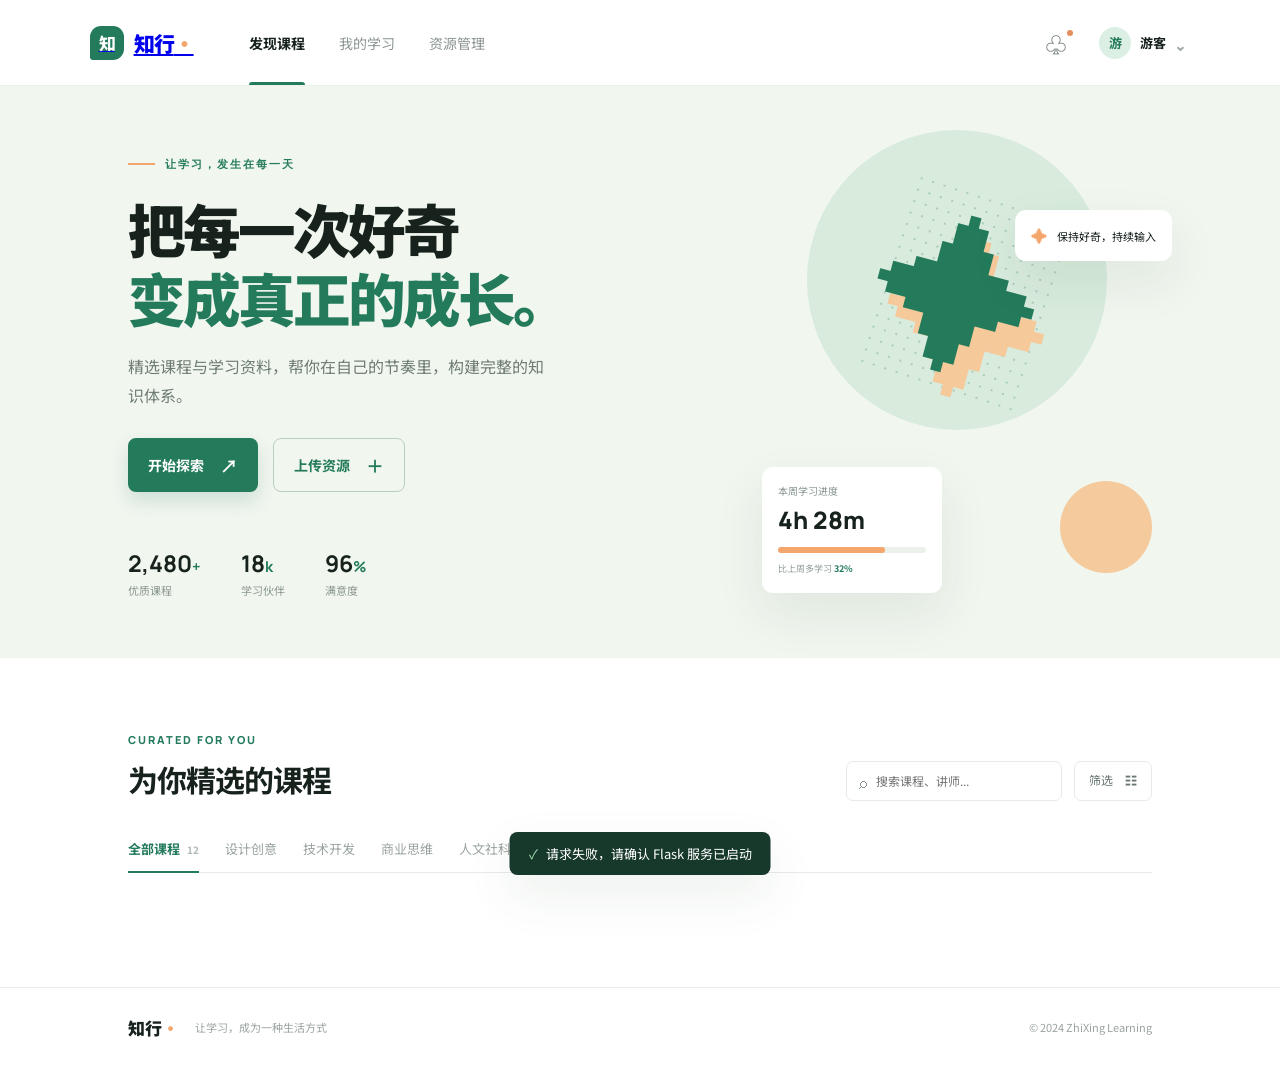
==== index.html @ a67cb816 "Initial commit" ====
<!DOCTYPE html>
<html lang="zh-CN">
<head>
  <meta charset="UTF-8" />
  <meta name="viewport" content="width=device-width, initial-scale=1.0" />
  <title>知行 · 学习平台</title>
  <meta name="description" content="知行学习平台：发现好课程，上传并管理你的学习资源。" />
  <link rel="preconnect" href="https://fonts.googleapis.com" />
  <link rel="preconnect" href="https://fonts.gstatic.com" crossorigin />
  <link href="https://fonts.googleapis.com/css2?family=Manrope:wght@400;500;600;700;800&family=Noto+Sans+SC:wght@400;500;700;800;900&display=swap" rel="stylesheet" />
  <link rel="stylesheet" href="styles.css" />
</head>
<body>
  <div class="app-shell">
    <header class="topbar">
      <a class="brand" href="#" aria-label="知行学习平台首页">
        <span class="brand-mark">知</span>
        <span>知行<span class="brand-dot">·</span></span>
      </a>
      <nav class="main-nav" aria-label="主导航">
        <button class="nav-link active" data-view="explore">发现课程</button>
        <button class="nav-link" data-view="my-learning">我的学习</button>
        <button class="nav-link" data-view="uploads" data-upload-only>资源管理</button>
      </nav>
      <div class="topbar-actions">
        <button class="icon-button notification" aria-label="通知">
          <span class="icon">♧</span><span class="notification-dot"></span>
        </button>
        <button class="user-menu" id="user-menu">
          <span class="avatar" id="user-avatar">游</span>
          <span class="user-name" id="user-name">游客</span><span class="user-role-badge hidden" id="user-role-badge">管理员</span>
          <span class="chevron">⌄</span>
        </button>
      </div>
    </header>

    <main id="app-main">
      <section class="hero">
        <div class="hero-copy">
          <span class="eyebrow"><span class="eyebrow-line"></span>让学习，发生在每一天</span>
          <h1>把每一次好奇<br /><em>变成真正的成长。</em></h1>
          <p>精选课程与学习资料，帮你在自己的节奏里，构建完整的知识体系。</p>
          <div class="hero-actions">
            <button class="button button-primary" data-scroll-courses>开始探索 <span>↗</span></button>
            <button class="button button-ghost" data-open-upload data-upload-only>上传资源 <span>＋</span></button>
          </div>
          <div class="hero-stats">
            <div><strong>2,480<span>+</span></strong><small>优质课程</small></div>
            <div><strong>18<span>k</span></strong><small>学习伙伴</small></div>
            <div><strong>96<span>%</span></strong><small>满意度</small></div>
          </div>
        </div>
        <div class="hero-visual" aria-hidden="true">
          <div class="orb orb-main"></div>
          <div class="orb orb-small"></div>
          <div class="hero-card hero-card-progress">
            <span class="mini-label">本周学习进度</span>
            <strong>4h 28m</strong>
            <div class="progress-track"><span style="width: 72%"></span></div>
            <small>比上周多学习 <b>32%</b></small>
          </div>
          <div class="hero-card hero-card-note">
            <span class="note-icon">✦</span><span>保持好奇，持续输入</span>
          </div>
          <div class="hero-pattern"></div>
          <div class="hero-person">✦</div>
        </div>
      </section>

      <section class="content-section course-section" id="courses">
        <div class="section-heading">
          <div>
            <span class="section-kicker">CURATED FOR YOU</span>
            <h2>为你精选的课程</h2>
          </div>
          <div class="section-tools">
            <div class="search-box"><span>⌕</span><input id="search-input" type="search" placeholder="搜索课程、讲师..." /></div>
            <button class="filter-button" id="filter-button">筛选 <span>☷</span></button>
          </div>
        </div>
        <div class="category-tabs" id="category-tabs">
          <button class="category-tab active" data-category="全部">全部课程 <span>12</span></button>
          <button class="category-tab" data-category="设计">设计创意</button>
          <button class="category-tab" data-category="技术">技术开发</button>
          <button class="category-tab" data-category="商业">商业思维</button>
          <button class="category-tab" data-category="人文">人文社科</button>
        </div>
        <div class="course-grid" id="course-grid"></div>
        <div class="empty-state hidden" id="empty-state">
          <div class="empty-icon">⌕</div><h3>暂时没有找到课程</h3><p>试试其他关键词或切换课程分类吧。</p>
        </div>
      </section>
    </main>

    <footer class="footer"><div class="footer-brand">知行<span>·</span></div><span>让学习，成为一种生活方式</span><span class="footer-copy">© 2024 ZhiXing Learning</span></footer>
  </div>

  <div class="modal-backdrop hidden" id="auth-modal">
    <div class="modal auth-modal" role="dialog" aria-modal="true" aria-labelledby="auth-title">
      <button class="close-button" data-close-modal>×</button>
      <div class="auth-intro"><div class="brand auth-brand"><span class="brand-mark">知</span><span>知行<span class="brand-dot">·</span></span></div><h2>和一群热爱学习的人<br /><em>一起成长。</em></h2><p>登录后同步你的学习进度，收藏课程与上传资料。</p><div class="auth-decoration">✦</div></div>
      <div class="auth-form-wrap">
        <div class="auth-tabs"><button class="auth-tab active" data-auth-tab="login">登录</button><button class="auth-tab" data-auth-tab="register">注册账号</button></div>
        <h2 id="auth-title">欢迎回来</h2><p class="form-hint">输入你的账号信息继续学习</p>
        <form id="auth-form">
          <label class="field register-only hidden">昵称<input id="auth-name" type="text" placeholder="给自己取一个名字" /></label>
          <label class="field register-only hidden">角色<select id="auth-role"><option value="student">学生</option><option value="teacher">教师</option></select></label>
          <label class="field">邮箱<input id="auth-email" type="email" required placeholder="you@example.com" /></label>
          <label class="field">密码<input id="auth-password" type="password" required minlength="6" placeholder="至少 6 位密码" /></label>
          <div class="form-error" id="auth-error"></div>
          <button class="button button-primary full-width" type="submit" id="auth-submit">登录 <span>→</span></button>
        </form>
        <p class="form-footnote">继续即表示你同意 <a href="#">服务条款</a> 与 <a href="#">隐私政策</a></p>
      </div>
    </div>
  </div>

  <div class="modal-backdrop hidden" id="upload-modal">
    <div class="modal upload-modal" role="dialog" aria-modal="true" aria-labelledby="upload-title">
      <button class="close-button" data-close-modal>×</button>
      <div class="modal-heading"><span class="section-kicker">SHARE KNOWLEDGE</span><h2 id="upload-title">上传学习资源</h2><p>把你的知识整理成课程，分享给更多学习伙伴。</p></div>
      <form id="upload-form">
        <label class="field">课程名称<input id="course-title" required type="text" placeholder="例如：从零开始学品牌设计" /></label>
        <div class="two-fields"><label class="field">课程分类<select id="course-category"><option>设计</option><option>技术</option><option>商业</option><option>人文</option></select></label><label class="field">资源类型<select id="course-type"><option value="pdf">PDF 文档</option><option value="video">视频课程</option><option value="ppt">PPT 演示</option><option value="word">Word 文档</option></select></label></div>
        <label class="field">课程简介<textarea id="course-description" rows="3" placeholder="简单介绍这门课程的内容..."></textarea></label>
        <label class="file-drop" for="course-file"><span class="upload-icon">↑</span><strong>点击选择文件或拖拽到这里</strong><small>支持 Word、PDF、PPT、MP4，单个文件不超过 500MB</small><input id="course-file" type="file" accept=".pdf,.doc,.docx,.ppt,.pptx,.mp4,.mov" /></label>
        <div class="selected-file hidden" id="selected-file"><span>▧</span><span id="file-name"></span><button type="button" id="remove-file">×</button></div>
        <div class="form-error" id="upload-error"></div>
        <button class="button button-primary full-width" type="submit">发布课程 <span>↗</span></button>
      </form>
    </div>
  </div>

  <div class="modal-backdrop hidden" id="course-modal">
    <div class="modal course-detail-modal" role="dialog" aria-modal="true" aria-labelledby="course-detail-title">
      <button class="close-button" data-close-modal>×</button>
      <div class="detail-cover" id="detail-cover"><span class="cover-label" id="detail-badge"></span><div class="cover-shape"></div></div>
      <div class="detail-content">
        <span class="section-kicker" id="detail-category"></span>
        <h2 id="course-detail-title"></h2>
        <p id="detail-description"></p>
        <div class="detail-meta"><span id="detail-author"></span><span id="detail-duration"></span><span id="detail-type"></span><span id="detail-learners"></span></div>
        <button class="button button-primary full-width" id="start-learning">开始学习 <span>→</span></button>
      </div>
    </div>
  </div>

  <div class="modal-backdrop hidden" id="profile-modal">
    <div class="modal profile-modal" role="dialog" aria-modal="true" aria-labelledby="profile-title">
      <button class="close-button" data-close-modal>×</button>
      <div class="modal-heading"><span class="section-kicker">YOUR ACCOUNT</span><h2 id="profile-title">个人账号</h2><p>管理你的个人资料和登录安全。</p></div>
      <div class="profile-avatar-row"><div class="profile-avatar" id="profile-avatar">游</div><label class="button button-ghost avatar-picker">更换头像<input id="profile-avatar-file" type="file" accept=".jpg,.jpeg,.png,.gif,.webp" /></label></div>
      <form id="profile-form"><label class="field">昵称<input id="profile-name" required maxlength="40" /></label><label class="field">邮箱<input id="profile-email" disabled /></label><div class="form-error" id="profile-error"></div><button class="button button-primary full-width" type="submit">保存个人资料</button></form>
      <form id="password-form" class="password-form"><h3>修改密码</h3><label class="field">当前密码<input id="current-password" type="password" required /></label><label class="field">新密码<input id="new-password" type="password" minlength="6" required /></label><div class="form-error" id="password-error"></div><button class="button button-ghost full-width" type="submit">更新密码</button></form>
      <button class="button button-ghost full-width logout-button" id="profile-logout">退出登录</button>
      <button class="button button-ghost full-width account-delete-button" id="profile-delete-account">注销账号</button>
    </div>
  </div>

  <div class="modal-backdrop hidden" id="learning-modal">
    <div class="modal learning-modal" role="dialog" aria-modal="true" aria-labelledby="learning-title">
      <button class="close-button" data-close-modal>×</button>
      <div class="modal-heading"><span class="section-kicker">MY SPACE</span><h2 id="learning-title">我的学习</h2><p id="learning-description">查看你正在学习的课程。</p></div>
      <div id="space-list" class="space-list"></div>
    </div>
  </div>

  <div class="modal-backdrop hidden" id="learners-modal">
    <div class="modal learning-modal" role="dialog" aria-modal="true" aria-labelledby="learners-title">
      <button class="close-button" data-close-modal>×</button>
      <div class="modal-heading"><span class="section-kicker">COURSE MEMBERS</span><h2 id="learners-title">学习人员</h2><p id="learners-description"></p></div>
      <div id="learners-list" class="space-list"></div>
    </div>
  </div>

  <div class="toast hidden" id="toast"><span>✓</span><span id="toast-message">操作成功</span></div>
  <script src="app.js"></script>
</body>
</html>
---- styles.css ----
:root{--ink:#17221d;--muted:#6f7d76;--cream:#f6f7f2;--paper:#fff;--mint:#c9e8d8;--green:#237b5b;--green-dark:#195d45;--line:#e6ebe5;--orange:#f4a66d;--shadow:0 20px 50px #1d503416}*{box-sizing:border-box}html{scroll-behavior:smooth}body{margin:0;color:var(--ink);font-family:"Noto Sans SC",sans-serif;background:var(--cream)}button,input,textarea,select{font:inherit}button{border:0;cursor:pointer;color:inherit}.hidden{display:none!important}.app-shell{max-width:1440px;margin:auto;background:var(--paper);min-height:100vh}.topbar{height:86px;padding:0 7%;display:flex;align-items:center;border-bottom:1px solid #edf0eb;gap:55px;position:relative;z-index:2;background:#fff}.brand{display:flex;align-items:center;gap:10px;font-size:21px;font-weight:900;letter-spacing:-1px}.brand-mark{display:grid;place-items:center;width:34px;height:34px;border-radius:11px 11px 11px 3px;background:var(--green);color:#fff;font-size:17px;font-weight:800}.brand-dot,.footer-brand span{color:var(--orange)}.main-nav{display:flex;gap:34px;flex:1}.nav-link{background:none;color:#8c9690;font-size:14px;padding:31px 0;position:relative}.nav-link.active{color:var(--ink);font-weight:700}.nav-link.active:after{content:"";position:absolute;bottom:-1px;left:0;right:0;height:3px;background:var(--green);border-radius:3px 3px 0 0}.topbar-actions{display:flex;align-items:center;gap:20px}.user-role-badge{font-size:9px;background:#fff0d9;color:#b86b22;border-radius:4px;padding:3px 5px;font-weight:700}.icon-button{background:none;font-size:22px;position:relative;color:#6f7d76}.notification-dot{position:absolute;right:0;top:4px;width:6px;height:6px;background:#e48e5d;border-radius:50%}.user-menu{display:flex;align-items:center;gap:9px;background:none;font-size:13px;font-weight:700}.avatar{display:grid;place-items:center;width:32px;height:32px;border-radius:50%;background:#dcefe4;color:var(--green)}.chevron{color:#9aa59f;font-size:18px}.hero{min-height:468px;background:#f1f6ef;display:flex;padding:70px 10% 60px;position:relative;overflow:hidden}.hero-copy{width:55%;position:relative;z-index:1}.eyebrow,.section-kicker{font-family:Manrope,sans-serif;letter-spacing:2px;color:var(--green);font-size:11px;font-weight:800}.eyebrow{display:flex;align-items:center;gap:10px}.eyebrow-line{width:27px;height:2px;background:var(--orange)}h1{font-size:clamp(38px,4.5vw,66px);line-height:1.2;letter-spacing:-3px;margin:22px 0 20px;font-weight:900}h1 em,h2 em{color:var(--green);font-style:normal} .hero-copy p{color:var(--muted);font-size:16px;line-height:1.8;max-width:420px}.hero-actions{display:flex;gap:15px;margin-top:28px}.button{border-radius:8px;padding:13px 20px;font-size:14px;font-weight:700;transition:.2s;display:inline-flex;align-items:center;justify-content:center;gap:16px}.button:hover{transform:translateY(-2px)}.button-primary{background:var(--green);color:#fff;box-shadow:0 9px 18px #237b5b2c}.button-primary:hover{background:var(--green-dark)}.button-ghost{background:transparent;border:1px solid #b9cec2;color:var(--green)}.button span{font-size:18px}.hero-stats{display:flex;gap:40px;margin-top:55px}.hero-stats div{display:flex;flex-direction:column}.hero-stats strong{font-family:Manrope,sans-serif;font-size:23px}.hero-stats strong span{font-size:15px;color:var(--green)}.hero-stats small{color:#8b9891;margin-top:3px;font-size:11px}.hero-visual{flex:1;position:relative;min-height:335px}.orb{position:absolute;border-radius:50%}.orb-main{width:300px;height:300px;background:#d8ebdd;right:45px;top:-26px}.orb-small{width:92px;height:92px;background:#f5ca9d;right:0;bottom:25px}.hero-pattern{position:absolute;right:100px;top:36px;width:170px;height:205px;opacity:.35;background:radial-gradient(#549477 1px,transparent 1px);background-size:12px 12px;transform:rotate(18deg)}.hero-person{position:absolute;right:105px;top:12px;font-size:170px;color:#237b5b;text-shadow:16px 21px 0 #f6c99a;transform:rotate(15deg)}.hero-card{position:absolute;background:#fff;box-shadow:var(--shadow);border-radius:11px;z-index:1}.hero-card-progress{right:210px;bottom:5px;width:180px;padding:16px}.mini-label{display:block;color:#89968f;font-size:10px}.hero-card-progress strong{display:block;font:800 24px Manrope;margin:5px 0 11px}.progress-track{height:6px;background:#edf1eb;border-radius:5px}.progress-track span{display:block;height:100%;background:var(--orange);border-radius:5px}.hero-card-progress small{font-size:9px;color:#929d97}.hero-card-progress b{color:var(--green)}.hero-card-note{right:-20px;top:54px;padding:13px 16px;font-size:11px;display:flex;gap:9px;align-items:center}.note-icon{color:var(--orange);font-size:17px}.content-section{padding:67px 10% 90px}.section-heading{display:flex;justify-content:space-between;align-items:flex-end}.section-heading h2{font-size:30px;margin:8px 0 0;letter-spacing:-1px}.section-tools{display:flex;gap:12px}.search-box{height:40px;border:1px solid var(--line);border-radius:7px;display:flex;align-items:center;padding:0 12px;gap:7px;color:#89968f}.search-box input{border:0;outline:0;width:175px;font-size:12px}.filter-button{background:#fff;border:1px solid var(--line);border-radius:7px;padding:0 14px;color:#6b7872;font-size:12px}.filter-button span{margin-left:9px}.category-tabs{display:flex;gap:26px;margin:38px 0 24px;border-bottom:1px solid var(--line)}.category-tab{padding:0 0 14px;background:transparent;color:#9aa49f;font-size:13px;position:relative}.category-tab.active{color:var(--green);font-weight:700}.category-tab.active:after{content:"";position:absolute;height:2px;background:var(--green);bottom:-1px;left:0;right:0}.category-tab span{font-size:10px;margin-left:4px;color:#b0bbb5}.course-grid{display:grid;grid-template-columns:repeat(3,1fr);gap:25px}.course-card{border:1px solid var(--line);border-radius:10px;overflow:hidden;background:#fff;transition:.25s}.course-card:hover{transform:translateY(-5px);box-shadow:var(--shadow)}.course-cover{height:158px;padding:18px;position:relative;overflow:hidden}.cover-design{background:#f8e5d8}.cover-tech{background:#dce8f4}.cover-business{background:#e8e5f3}.cover-humanities{background:#e5f0dd}.cover-label{display:inline-block;padding:5px 9px;border-radius:4px;background:#ffffffb5;font-size:10px;font-weight:700;letter-spacing:.5px}.cover-title{position:absolute;bottom:16px;left:18px;font-size:20px;font-weight:900;line-height:1.25;max-width:190px}.cover-shape{position:absolute;width:135px;height:135px;border-radius:50%;right:-22px;top:-25px;background:#f4a66d;opacity:.72}.cover-shape:after{content:"";position:absolute;border:18px solid #fff7;border-radius:50%;width:90px;height:90px;left:24px;top:24px}.cover-tech .cover-shape{background:#70a9cd;transform:rotate(45deg);border-radius:16px}.cover-business .cover-shape{background:#a293c9;transform:rotate(30deg);border-radius:45% 55% 45% 55%}.cover-humanities .cover-shape{background:#8bb77d}.course-info{padding:18px}.course-title{font-weight:800;font-size:16px;margin:0 0 9px;white-space:nowrap;overflow:hidden;text-overflow:ellipsis}.course-description{font-size:11px;color:#87938d;white-space:nowrap;overflow:hidden;text-overflow:ellipsis}.course-meta{display:flex;justify-content:space-between;align-items:center;margin-top:18px;padding-top:13px;border-top:1px solid #f0f2ef;color:#96a09b;font-size:11px}.course-author{display:flex;align-items:center;gap:6px}.author-avatar{width:21px;height:21px;background:#e9f3ec;border-radius:50%;display:grid;place-items:center;color:var(--green);font-size:9px}.course-duration{display:flex;gap:4px}.empty-state{text-align:center;padding:50px;color:var(--muted)}.empty-icon{font-size:35px;color:#aab8b0}.empty-state h3{color:var(--ink);margin:10px}.empty-state p{font-size:13px}.footer{border-top:1px solid var(--line);padding:27px 10%;display:flex;align-items:center;gap:16px;color:#9aa49f;font-size:11px}.footer-brand{font-weight:900;font-size:17px;color:var(--ink)}.footer-copy{margin-left:auto}.modal-backdrop{position:fixed;z-index:10;inset:0;background:#14342a78;display:grid;place-items:center;padding:20px}.modal-backdrop#auth-modal{z-index:30}.modal{position:relative;background:#fff;border-radius:13px;box-shadow:0 25px 80px #193f3050;max-width:800px;width:100%;max-height:95vh;overflow:auto}.close-button{position:absolute;right:19px;top:14px;background:none;font-size:28px;color:#87938d;z-index:1}.auth-modal{display:grid;grid-template-columns:39% 61%;min-height:500px}.auth-intro{background:#eaf5ec;padding:43px 34px;position:relative;overflow:hidden}.auth-brand{font-size:18px}.auth-intro h2{font-size:29px;line-height:1.35;margin-top:80px;position:relative;z-index:1}.auth-intro p{font-size:12px;color:#789083;line-height:1.8;position:relative;z-index:1}.auth-decoration{position:absolute;right:-25px;bottom:18px;color:#a7ceb1;font-size:180px;transform:rotate(20deg)}.auth-form-wrap{padding:62px 55px 38px}.auth-tabs{display:flex;gap:25px;border-bottom:1px solid var(--line);margin-bottom:35px}.auth-tab{padding-bottom:12px;background:none;color:#a0aaa4;font-size:13px}.auth-tab.active{color:var(--green);font-weight:700;border-bottom:2px solid var(--green)}.auth-form-wrap h2{margin:0;font-size:26px}.form-hint{font-size:12px;color:#9ba59f;margin:8px 0 27px}.field{display:block;font-size:12px;color:#64726b;margin:16px 0}.field input,.field select,.field textarea{display:block;width:100%;border:1px solid var(--line);border-radius:7px;padding:12px 13px;margin-top:7px;outline:0;color:var(--ink);font-size:13px;background:#fff}.field input:focus,.field textarea:focus,.field select:focus{border-color:#88bca0;box-shadow:0 0 0 3px #dff1e5}.form-error{color:#c75a4c;font-size:11px;min-height:17px}.full-width{width:100%;margin-top:8px}.form-footnote{text-align:center;color:#a3aaa6;font-size:10px;margin-top:20px}.form-footnote a{color:var(--green)}.upload-modal{max-width:570px;padding:40px 48px}.modal-heading h2{font-size:27px;margin:8px 0}.modal-heading p{font-size:12px;color:var(--muted);margin:0 0 22px}.two-fields{display:grid;grid-template-columns:1fr 1fr;gap:16px}.file-drop{border:1.5px dashed #b6cfbd;border-radius:8px;background:#f7fbf7;padding:22px;text-align:center;display:flex;flex-direction:column;align-items:center;gap:7px;color:var(--green);font-size:12px}.file-drop small{font-size:10px;color:#98a59d}.file-drop input{display:none}.upload-icon{font-size:25px}.selected-file{display:flex;align-items:center;gap:10px;background:#f2f7f2;padding:10px 13px;border-radius:6px;font-size:11px;color:var(--green);margin-top:10px}.selected-file button{margin-left:auto;background:none;font-size:18px;color:#93a099}.toast{position:fixed;bottom:25px;left:50%;transform:translateX(-50%);background:#17392c;color:#fff;border-radius:8px;padding:12px 19px;box-shadow:var(--shadow);font-size:13px;z-index:40}.toast span:first-child{color:#a7e0ba;margin-right:8px}@media(max-width:850px){.topbar{padding:0 5%;gap:20px}.main-nav{gap:16px}.hero{padding:55px 7%}.hero-visual{display:none}.hero-copy{width:100%}.content-section{padding:50px 7%}.course-grid{grid-template-columns:repeat(2,1fr)}.section-heading{display:block}.section-tools{margin-top:22px}.auth-modal{grid-template-columns:1fr}.auth-intro{display:none}}@media(max-width:560px){.topbar{height:70px}.main-nav{display:none}.user-name,.chevron{display:none}.hero{min-height:520px;padding-top:48px}h1{letter-spacing:-2px}.hero-stats{gap:22px}.content-section{padding:42px 5%}.course-grid{grid-template-columns:1fr}.category-tabs{gap:15px;overflow:auto}.category-tab{white-space:nowrap}.search-box input{width:120px}.upload-modal{padding:35px 23px}.auth-form-wrap{padding:50px 28px 30px}.two-fields{grid-template-columns:1fr}.footer{padding:25px 5%;flex-wrap:wrap}.footer-copy{margin-left:0;width:100%}}
.course-detail-modal{max-width:500px;overflow:hidden}.detail-cover{height:190px;padding:20px;position:relative;overflow:hidden}.detail-cover .cover-shape{right:35px;top:10px}.detail-content{padding:25px 30px 30px}.detail-content h2{font-size:26px;margin:8px 0}.detail-content p{font-size:13px;color:var(--muted);line-height:1.8}.detail-meta{display:flex;gap:16px;color:#8a9790;font-size:11px;border-top:1px solid var(--line);padding:14px 0;margin-top:18px}.detail-meta span{display:flex;align-items:center;gap:4px}.detail-meta span:before{content:"•";color:var(--orange)}@media(max-width:850px){.topbar{padding:0 5%;gap:20px}.main-nav{gap:16px}.hero{padding:55px 7%}.hero-visual{display:none}.hero-copy{width:100%}.content-section{padding:50px 7%}.course-grid{grid-template-columns:repeat(2,1fr)}.section-heading{display:block}.section-tools{margin-top:22px}.auth-modal{grid-template-columns:1fr}.auth-intro{display:none}}@media(max-width:560px){.topbar{height:70px}.main-nav{display:none}.user-name,.chevron{display:none}.hero{min-height:520px;padding-top:48px}h1{letter-spacing:-2px}.hero-stats{gap:22px}.content-section{padding:42px 5%}.course-grid{grid-template-columns:1fr}.category-tabs{gap:15px;overflow:auto}.category-tab{white-space:nowrap}.search-box input{width:120px}.upload-modal{padding:35px 23px}.auth-form-wrap{padding:50px 28px 30px}.two-fields{grid-template-columns:1fr}.footer{padding:25px 5%;flex-wrap:wrap}.footer-copy{margin-left:0;width:100%}}
.profile-modal,.learning-modal{max-width:560px;padding:40px 48px}.profile-avatar-row{display:flex;align-items:center;gap:16px;margin:25px 0}.profile-avatar{width:74px;height:74px;border-radius:50%;display:grid;place-items:center;background:#dcefe4;color:var(--green);font-size:30px;font-weight:800}.avatar-picker{position:relative;overflow:hidden}.avatar-picker input{position:absolute;inset:0;opacity:0;cursor:pointer}.password-form{border-top:1px solid var(--line);margin-top:25px;padding-top:18px}.password-form h3{font-size:16px;margin:0}.space-tabs{display:flex;gap:22px;border-bottom:1px solid var(--line);margin:20px 0}.space-tab{background:none;padding:0 0 12px;color:#9aa49f;font-size:13px}.space-tab.active{color:var(--green);font-weight:700;border-bottom:2px solid var(--green)}.space-list{display:grid;gap:11px;max-height:390px;overflow:auto}.space-item{display:flex;align-items:center;gap:13px;border:1px solid var(--line);border-radius:8px;padding:12px;cursor:pointer}.space-item:hover{border-color:#a6cdb4;background:#fbfefb}.space-item-cover{width:55px;height:48px;border-radius:6px;flex:none}.space-item-info{min-width:0;flex:1}.space-item-info strong{display:block;font-size:13px;white-space:nowrap;overflow:hidden;text-overflow:ellipsis}.space-item-info small{display:block;color:#94a099;font-size:10px;margin-top:5px}.space-item .progress-track{width:80px}.delete-course{border:1px solid #edc3bb;background:#fff8f6;color:#bd5d50;border-radius:5px;padding:6px 9px;font-size:11px;flex:none}.delete-course:hover{background:#fbe5e0}.space-empty{text-align:center;color:#9aa49f;font-size:12px;padding:30px}@media(max-width:850px){.topbar{padding:0 5%;gap:20px}.main-nav{gap:16px}.hero{padding:55px 7%}.hero-visual{display:none}.hero-copy{width:100%}.content-section{padding:50px 7%}.course-grid{grid-template-columns:repeat(2,1fr)}.section-heading{display:block}.section-tools{margin-top:22px}.auth-modal{grid-template-columns:1fr}.auth-intro{display:none}}@media(max-width:560px){.topbar{height:70px}.main-nav{display:none}.user-name,.chevron{display:none}.hero{min-height:520px;padding-top:48px}h1{letter-spacing:-2px}.hero-stats{gap:22px}.content-section{padding:42px 5%}.course-grid{grid-template-columns:1fr}.category-tabs{gap:15px;overflow:auto}.category-tab{white-space:nowrap}.search-box input{width:120px}.upload-modal{padding:35px 23px}.auth-form-wrap{padding:50px 28px 30px}.two-fields{grid-template-columns:1fr}.footer{padding:25px 5%;flex-wrap:wrap}.footer-copy{margin-left:0;width:100%}}
.account-delete-button{margin-top:10px;color:#b84f4f;border-color:#e5b9b9}.account-delete-button:hover{background:#fff1f1}
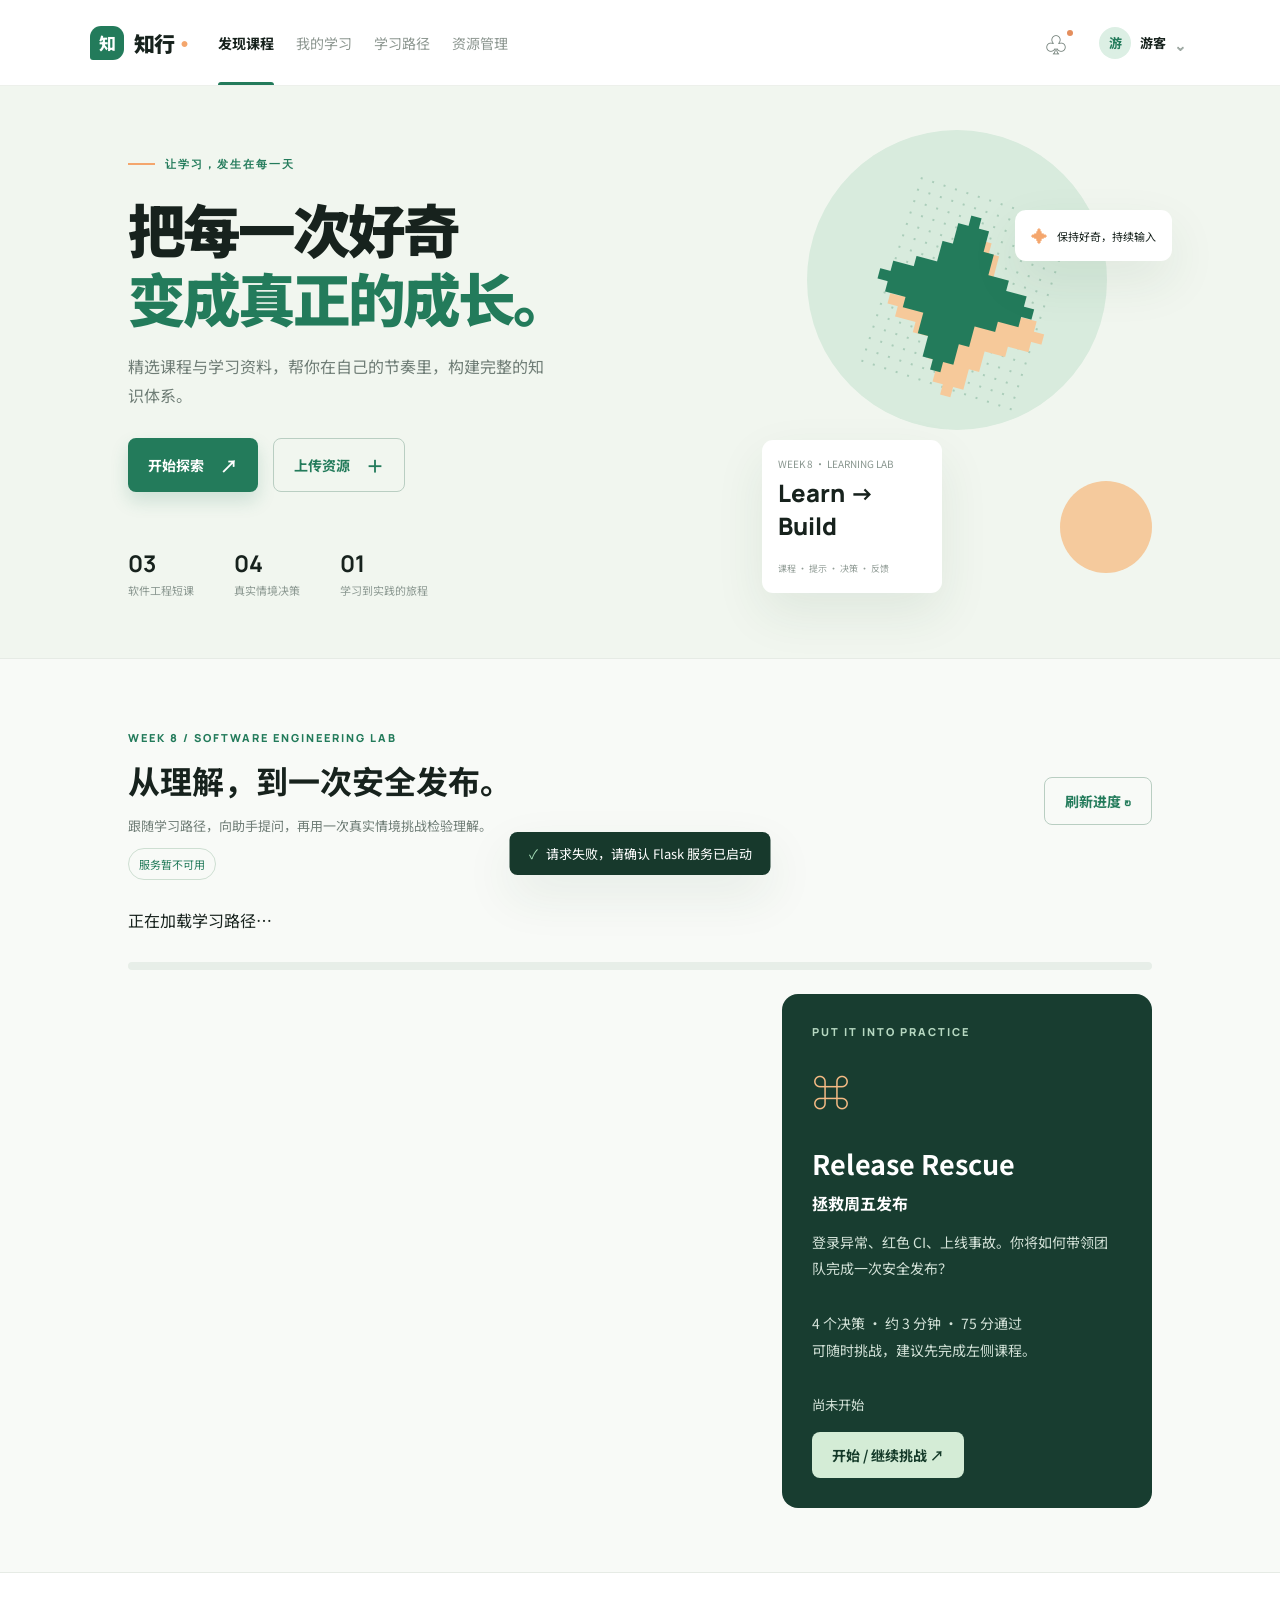
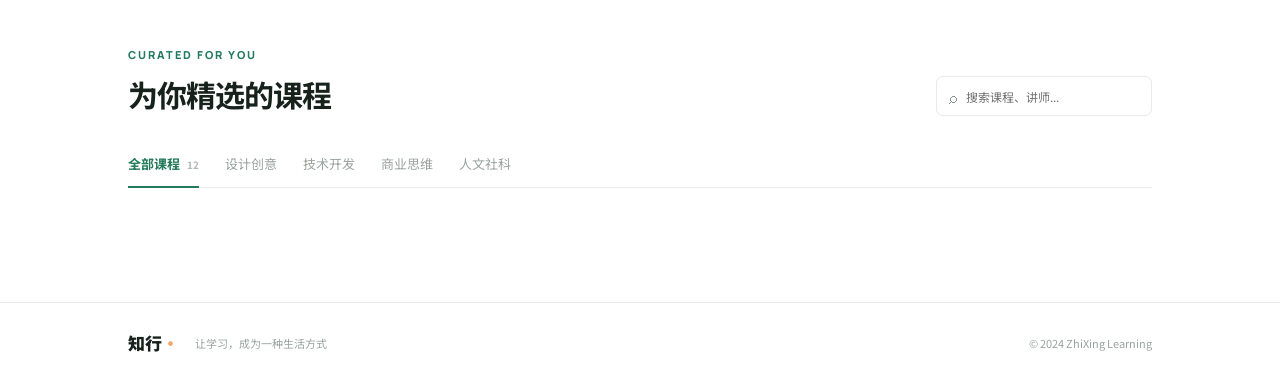
==== commit c250f66d: "feat: add Week 8 learning path, guided tutor and release mission" ====
--- a/index.html
+++ b/index.html
@@ -9,6 +9,7 @@
   <link rel="preconnect" href="https://fonts.gstatic.com" crossorigin />
   <link href="https://fonts.googleapis.com/css2?family=Manrope:wght@400;500;600;700;800&family=Noto+Sans+SC:wght@400;500;700;800;900&display=swap" rel="stylesheet" />
   <link rel="stylesheet" href="styles.css" />
+  <link rel="stylesheet" href="prototype.css" />
 </head>
 <body>
   <div class="app-shell">
@@ -20,7 +21,9 @@
       <nav class="main-nav" aria-label="主导航">
         <button class="nav-link active" data-view="explore">发现课程</button>
         <button class="nav-link" data-view="my-learning">我的学习</button>
+        <button class="nav-link" id="path-nav" data-view="path">学习路径</button>
         <button class="nav-link" data-view="uploads" data-upload-only>资源管理</button>
+        <button class="nav-link hidden" data-view="admin-users" data-admin-only>账户数据</button>
       </nav>
       <div class="topbar-actions">
         <button class="icon-button notification" aria-label="通知">
@@ -45,19 +48,18 @@
             <button class="button button-ghost" data-open-upload data-upload-only>上传资源 <span>＋</span></button>
           </div>
           <div class="hero-stats">
-            <div><strong>2,480<span>+</span></strong><small>优质课程</small></div>
-            <div><strong>18<span>k</span></strong><small>学习伙伴</small></div>
-            <div><strong>96<span>%</span></strong><small>满意度</small></div>
+            <div><strong>03</strong><small>软件工程短课</small></div>
+            <div><strong>04</strong><small>真实情境决策</small></div>
+            <div><strong>01</strong><small>学习到实践的旅程</small></div>
           </div>
         </div>
         <div class="hero-visual" aria-hidden="true">
           <div class="orb orb-main"></div>
           <div class="orb orb-small"></div>
           <div class="hero-card hero-card-progress">
-            <span class="mini-label">本周学习进度</span>
-            <strong>4h 28m</strong>
-            <div class="progress-track"><span style="width: 72%"></span></div>
-            <small>比上周多学习 <b>32%</b></small>
+            <span class="mini-label">WEEK 8 · LEARNING LAB</span>
+            <strong>Learn → Build</strong>
+            <small>课程 · 提示 · 决策 · 反馈</small>
           </div>
           <div class="hero-card hero-card-note">
             <span class="note-icon">✦</span><span>保持好奇，持续输入</span>
@@ -65,6 +67,12 @@
           <div class="hero-pattern"></div>
           <div class="hero-person">✦</div>
         </div>
+      </section>
+
+      <section class="week8-section" id="learning-path" aria-labelledby="path-title">
+        <div class="week8-heading"><div><span class="section-kicker">WEEK 8 / SOFTWARE ENGINEERING LAB</span><h2 id="path-title">从理解，到一次安全发布。</h2><p>跟随学习路径，向助手提问，再用一次真实情境挑战检验理解。</p><span class="environment-label" id="demo-environment">正在连接学习环境…</span></div><button class="button button-ghost" id="path-refresh">刷新进度 ↻</button></div>
+        <div class="path-total"><p id="path-summary" aria-live="polite">正在加载学习路径…</p><progress id="path-progress" max="100" value="0" aria-label="学习路径总进度"></progress></div>
+        <div class="journey-layout"><div class="path-list" id="path-list"></div><aside class="mission-card"><span class="section-kicker">PUT IT INTO PRACTICE</span><div class="mission-icon" aria-hidden="true">⌘</div><h3>Release Rescue</h3><strong>拯救周五发布</strong><p>登录异常、红色 CI、上线事故。你将如何带领团队完成一次安全发布？</p><p>4 个决策 · 约 3 分钟 · 75 分通过<br>可随时挑战，建议先完成左侧课程。</p><small id="mission-best">尚未开始</small><button class="button" id="mission-start">开始 / 继续挑战 ↗</button></aside></div>
       </section>
 
       <section class="content-section course-section" id="courses">
@@ -75,7 +83,6 @@
           </div>
           <div class="section-tools">
             <div class="search-box"><span>⌕</span><input id="search-input" type="search" placeholder="搜索课程、讲师..." /></div>
-            <button class="filter-button" id="filter-button">筛选 <span>☷</span></button>
           </div>
         </div>
         <div class="category-tabs" id="category-tabs">
@@ -173,7 +180,18 @@
     </div>
   </div>
 
-  <div class="toast hidden" id="toast"><span>✓</span><span id="toast-message">操作成功</span></div>
+  <div class="modal-backdrop hidden" id="admin-users-modal">
+    <div class="modal admin-users-modal" role="dialog" aria-modal="true" aria-labelledby="admin-users-title">
+      <button class="close-button" data-close-modal>×</button>
+      <div class="modal-heading"><span class="section-kicker">ADMINISTRATION</span><h2 id="admin-users-title">账户数据</h2><p>查看已注册账户、教师课程和学生学习记录。</p></div>
+      <div id="admin-users-list" class="admin-users-list"></div>
+    </div>
+  </div>
+
+  <div class="modal-backdrop hidden" id="lesson-modal"><div class="modal lesson-modal" role="dialog" aria-modal="true" aria-labelledby="lesson-title"><button class="close-button" data-close-modal aria-label="关闭学习页面">×</button><span class="section-kicker">LEARN / REFLECT / APPLY</span><h2 id="lesson-title"></h2><div class="lesson-layout"><section class="lesson-reading"><p id="lesson-copy"></p><a class="button button-ghost hidden" id="lesson-resource" target="_blank" rel="noopener">打开课程资源 ↗</a><div class="reflection"><strong>停下来想一想</strong><p id="lesson-question"></p></div><p id="lesson-progress" aria-live="polite"></p><div class="lesson-actions"><button class="button button-ghost" data-save-progress="50">已阅读 · 50%</button><button class="button button-primary" data-save-progress="100">已理解 · 标记完成</button><button class="button button-ghost" data-save-progress="0">重置进度</button></div></section><aside class="tutor-panel"><h3>AI Learning Assistant</h3><small>演示模式 · 规则式学习助手（非大模型）<br>根据课程与进度提供预设提示，不读取上传文件。</small><p id="tutor-context"></p><div class="tutor-messages" id="tutor-messages" aria-live="polite"></div><div class="prompt-chips"><button data-tutor-prompt="给我一个提示">给我提示</button><button data-tutor-prompt="解释本课知识">解释本课</button><button data-tutor-prompt="下一步怎么学？">下一步</button></div><form id="tutor-form"><label class="field">你的问题<textarea id="tutor-question" required maxlength="1000" rows="3" placeholder="例如：为什么 CI 失败后不能直接合并？"></textarea></label><button class="button button-primary full-width" id="tutor-send">发送问题 →</button></form></aside></div></div></div>
+  <div class="modal-backdrop hidden" id="mission-modal"><div class="modal mission-modal" role="dialog" aria-modal="true" aria-labelledby="mission-scene-title"><button class="close-button" data-close-modal aria-label="关闭任务">×</button><span class="section-kicker">RELEASE RESCUE / INTERACTIVE MISSION</span><p id="mission-status" aria-live="polite"></p><progress id="mission-progress" max="4" value="0" aria-label="任务进度"></progress><h2 id="mission-scene-title"></h2><p id="mission-scenario"></p><div class="mission-choices" id="mission-choices"></div><button class="button button-primary hidden" id="mission-retry">再挑战一次 ↻</button><div class="mission-history" id="mission-history" aria-live="polite"></div></div></div>
+  <div class="toast hidden" id="toast" role="status"><span>✓</span><span id="toast-message">操作成功</span></div>
   <script src="app.js"></script>
+  <script src="prototype.js"></script>
 </body>
 </html>
--- a/styles.css
+++ b/styles.css
@@ -2,3 +2,4 @@
 .course-detail-modal{max-width:500px;overflow:hidden}.detail-cover{height:190px;padding:20px;position:relative;overflow:hidden}.detail-cover .cover-shape{right:35px;top:10px}.detail-content{padding:25px 30px 30px}.detail-content h2{font-size:26px;margin:8px 0}.detail-content p{font-size:13px;color:var(--muted);line-height:1.8}.detail-meta{display:flex;gap:16px;color:#8a9790;font-size:11px;border-top:1px solid var(--line);padding:14px 0;margin-top:18px}.detail-meta span{display:flex;align-items:center;gap:4px}.detail-meta span:before{content:"•";color:var(--orange)}@media(max-width:850px){.topbar{padding:0 5%;gap:20px}.main-nav{gap:16px}.hero{padding:55px 7%}.hero-visual{display:none}.hero-copy{width:100%}.content-section{padding:50px 7%}.course-grid{grid-template-columns:repeat(2,1fr)}.section-heading{display:block}.section-tools{margin-top:22px}.auth-modal{grid-template-columns:1fr}.auth-intro{display:none}}@media(max-width:560px){.topbar{height:70px}.main-nav{display:none}.user-name,.chevron{display:none}.hero{min-height:520px;padding-top:48px}h1{letter-spacing:-2px}.hero-stats{gap:22px}.content-section{padding:42px 5%}.course-grid{grid-template-columns:1fr}.category-tabs{gap:15px;overflow:auto}.category-tab{white-space:nowrap}.search-box input{width:120px}.upload-modal{padding:35px 23px}.auth-form-wrap{padding:50px 28px 30px}.two-fields{grid-template-columns:1fr}.footer{padding:25px 5%;flex-wrap:wrap}.footer-copy{margin-left:0;width:100%}}
 .profile-modal,.learning-modal{max-width:560px;padding:40px 48px}.profile-avatar-row{display:flex;align-items:center;gap:16px;margin:25px 0}.profile-avatar{width:74px;height:74px;border-radius:50%;display:grid;place-items:center;background:#dcefe4;color:var(--green);font-size:30px;font-weight:800}.avatar-picker{position:relative;overflow:hidden}.avatar-picker input{position:absolute;inset:0;opacity:0;cursor:pointer}.password-form{border-top:1px solid var(--line);margin-top:25px;padding-top:18px}.password-form h3{font-size:16px;margin:0}.space-tabs{display:flex;gap:22px;border-bottom:1px solid var(--line);margin:20px 0}.space-tab{background:none;padding:0 0 12px;color:#9aa49f;font-size:13px}.space-tab.active{color:var(--green);font-weight:700;border-bottom:2px solid var(--green)}.space-list{display:grid;gap:11px;max-height:390px;overflow:auto}.space-item{display:flex;align-items:center;gap:13px;border:1px solid var(--line);border-radius:8px;padding:12px;cursor:pointer}.space-item:hover{border-color:#a6cdb4;background:#fbfefb}.space-item-cover{width:55px;height:48px;border-radius:6px;flex:none}.space-item-info{min-width:0;flex:1}.space-item-info strong{display:block;font-size:13px;white-space:nowrap;overflow:hidden;text-overflow:ellipsis}.space-item-info small{display:block;color:#94a099;font-size:10px;margin-top:5px}.space-item .progress-track{width:80px}.delete-course{border:1px solid #edc3bb;background:#fff8f6;color:#bd5d50;border-radius:5px;padding:6px 9px;font-size:11px;flex:none}.delete-course:hover{background:#fbe5e0}.space-empty{text-align:center;color:#9aa49f;font-size:12px;padding:30px}@media(max-width:850px){.topbar{padding:0 5%;gap:20px}.main-nav{gap:16px}.hero{padding:55px 7%}.hero-visual{display:none}.hero-copy{width:100%}.content-section{padding:50px 7%}.course-grid{grid-template-columns:repeat(2,1fr)}.section-heading{display:block}.section-tools{margin-top:22px}.auth-modal{grid-template-columns:1fr}.auth-intro{display:none}}@media(max-width:560px){.topbar{height:70px}.main-nav{display:none}.user-name,.chevron{display:none}.hero{min-height:520px;padding-top:48px}h1{letter-spacing:-2px}.hero-stats{gap:22px}.content-section{padding:42px 5%}.course-grid{grid-template-columns:1fr}.category-tabs{gap:15px;overflow:auto}.category-tab{white-space:nowrap}.search-box input{width:120px}.upload-modal{padding:35px 23px}.auth-form-wrap{padding:50px 28px 30px}.two-fields{grid-template-columns:1fr}.footer{padding:25px 5%;flex-wrap:wrap}.footer-copy{margin-left:0;width:100%}}
 .account-delete-button{margin-top:10px;color:#b84f4f;border-color:#e5b9b9}.account-delete-button:hover{background:#fff1f1}
+ .admin-users-modal{max-width:760px}.admin-users-list{display:grid;gap:14px;max-height:58vh;overflow:auto;padding-right:4px}.admin-user-card{border:1px solid var(--line);border-radius:16px;padding:18px;background:var(--paper)}.admin-user-heading{display:flex;align-items:center;gap:12px}.admin-user-heading .space-item-info{flex:1;min-width:0}.admin-user-heading .space-item-info small{display:block;overflow:hidden;text-overflow:ellipsis;white-space:nowrap}.admin-user-count{color:var(--muted);font-size:12px;white-space:nowrap}.admin-data-group{border-top:1px solid var(--line);margin-top:16px;padding-top:12px}.admin-data-group h3{font-size:13px;margin:0 0 8px;color:var(--green-dark)}.admin-data-row{display:flex;justify-content:space-between;gap:14px;padding:8px 0;font-size:13px}.admin-data-row small{color:var(--muted);text-align:right}.admin-user-empty{color:var(--muted);font-size:13px;margin:16px 0 0}@media(max-width:600px){.admin-user-heading{align-items:flex-start;flex-wrap:wrap}.admin-user-count{width:100%;margin-left:52px}.admin-data-row{display:block}.admin-data-row small{display:block;text-align:left;margin-top:3px}}
--- a/prototype.css
+++ b/prototype.css
@@ -0,0 +1,6 @@
+.week8-section{padding:64px 10%;background:#f8faf7;border-block:1px solid var(--line)}
+.week8-heading{display:flex;justify-content:space-between;gap:24px;align-items:center;margin-bottom:28px}.week8-heading h2{font-size:32px;margin:10px 0}.week8-heading p,.path-card small{color:var(--muted);font-size:13px}.environment-label{display:inline-block;border:1px solid #cedfd2;padding:7px 10px;border-radius:20px;font-size:11px;color:var(--green)}
+.journey-layout{display:grid;grid-template-columns:minmax(0,1.7fr) minmax(0,1fr);gap:26px}.path-list{display:grid;gap:12px}.path-card{display:flex;align-items:center;gap:17px;text-align:left;background:#fff;border:1px solid var(--line);padding:22px;border-radius:13px;width:100%}.path-card:hover{border-color:var(--green)}.path-card>span:nth-child(2){flex:1;min-width:0}.path-card strong{display:block;font-size:17px;margin:7px 0}.path-card span span{display:block;font-size:12px;color:var(--muted);line-height:1.8}.path-number{font:800 23px Manrope,sans-serif;color:var(--green)}.finished .path-number{background:#e6f3e9;border-radius:50%;padding:8px}.path-card progress{margin:12px 0 3px;height:5px}
+progress{appearance:none;width:100%;height:8px;border:0;border-radius:8px;overflow:hidden;background:#e7eee8}progress::-webkit-progress-bar{background:#e7eee8}progress::-webkit-progress-value{background:var(--green);border-radius:8px}progress::-moz-progress-bar{background:var(--green)}.path-total{margin-bottom:22px}.mission-card{background:#183d30;color:#fff;border-radius:16px;padding:30px;display:flex;flex-direction:column;align-items:flex-start}.mission-card .section-kicker{color:#b6d8c1}.mission-card h3{font-size:27px;margin:26px 0 8px}.mission-card p{font-size:14px;line-height:1.9;color:#d3e2d8}.mission-card .button{background:#d4ecd6;color:#143a29;margin-top:auto}.mission-card small{display:block;margin:18px 0;color:#d3e2d8}.mission-icon{font-size:38px;margin-top:24px;color:#f4ba84}.lesson-modal{max-width:1080px;padding:40px}.lesson-layout{display:grid;grid-template-columns:1fr 1fr;gap:32px}.lesson-reading{padding-right:20px}.lesson-reading p{font-size:15px;line-height:2;white-space:pre-wrap}.reflection{padding:18px;background:#f0f5ed;border-radius:10px;margin:20px 0}.reflection strong{color:var(--green)}.reflection p{margin-bottom:0}.lesson-actions{display:flex;flex-wrap:wrap;gap:10px}.lesson-actions .button{font-size:12px;padding:10px}.tutor-panel{background:#f5f8f4;border:1px solid var(--line);border-radius:14px;padding:22px}.tutor-panel h3{margin:0 0 8px}.tutor-panel small{font-size:11px;line-height:1.7;color:#596e60}.tutor-panel>p{font-size:12px;color:var(--green)}.tutor-messages{max-height:270px;overflow:auto}.tutor-message{background:#fff;border-radius:8px;padding:14px;margin:12px 0;font-size:13px}.tutor-message strong{color:var(--green)}.tutor-message p{white-space:pre-wrap;line-height:1.9;margin-bottom:0}.prompt-chips{display:flex;flex-wrap:wrap;gap:7px;margin-top:16px}.prompt-chips button{background:white;border:1px solid var(--line);border-radius:15px;padding:6px 10px;font-size:11px}.mission-modal{max-width:740px;padding:38px}.mission-modal h2{font-size:26px}.mission-modal>p{line-height:1.9;color:var(--muted)}.mission-choices{display:grid;gap:12px;margin:22px 0}.choice-button{background:#f0f6ee;border:1px solid #ccdfcf;border-radius:10px;text-align:left;padding:20px;line-height:1.7;display:flex;justify-content:space-between;gap:14px}.choice-button:hover{border-color:var(--green)}.decision-feedback{padding:15px;border-left:3px solid var(--green);background:#f7f9f5;margin:12px 0;font-size:13px}.decision-feedback p{line-height:1.8;margin:8px 0}.mission-history{margin-top:24px}.button:disabled,button:disabled{opacity:.6;cursor:wait}button:focus-visible,a:focus-visible{outline:3px solid #d78f39;outline-offset:3px}.course-detail-modal{max-height:95vh;overflow:auto}.topbar{gap:24px}.main-nav{gap:22px}.brand{text-decoration:none;color:inherit}
+@media(max-width:850px){.journey-layout,.lesson-layout{grid-template-columns:1fr}.week8-section{padding:42px 7%}.lesson-reading{padding-right:0}.week8-heading{align-items:flex-start}.lesson-modal{padding:32px 22px}.mission-card .button{margin-top:16px}}
+@media(max-width:560px){.topbar{height:auto;min-height:70px;flex-wrap:wrap;padding-top:15px;padding-bottom:12px}.main-nav{display:flex;order:3;width:100%;overflow:auto;flex:auto}.nav-link{padding:10px 0;white-space:nowrap}.topbar-actions{margin-left:auto}.week8-section{padding:35px 5%}.week8-heading{display:block}.week8-heading h2{font-size:26px}.path-card{padding:16px;gap:10px}.path-card strong{font-size:15px}.mission-modal{padding:35px 20px}.modal-backdrop{padding:10px}.profile-modal,.learning-modal{padding:38px 20px}.space-item{flex-wrap:wrap}.detail-meta{flex-wrap:wrap}}
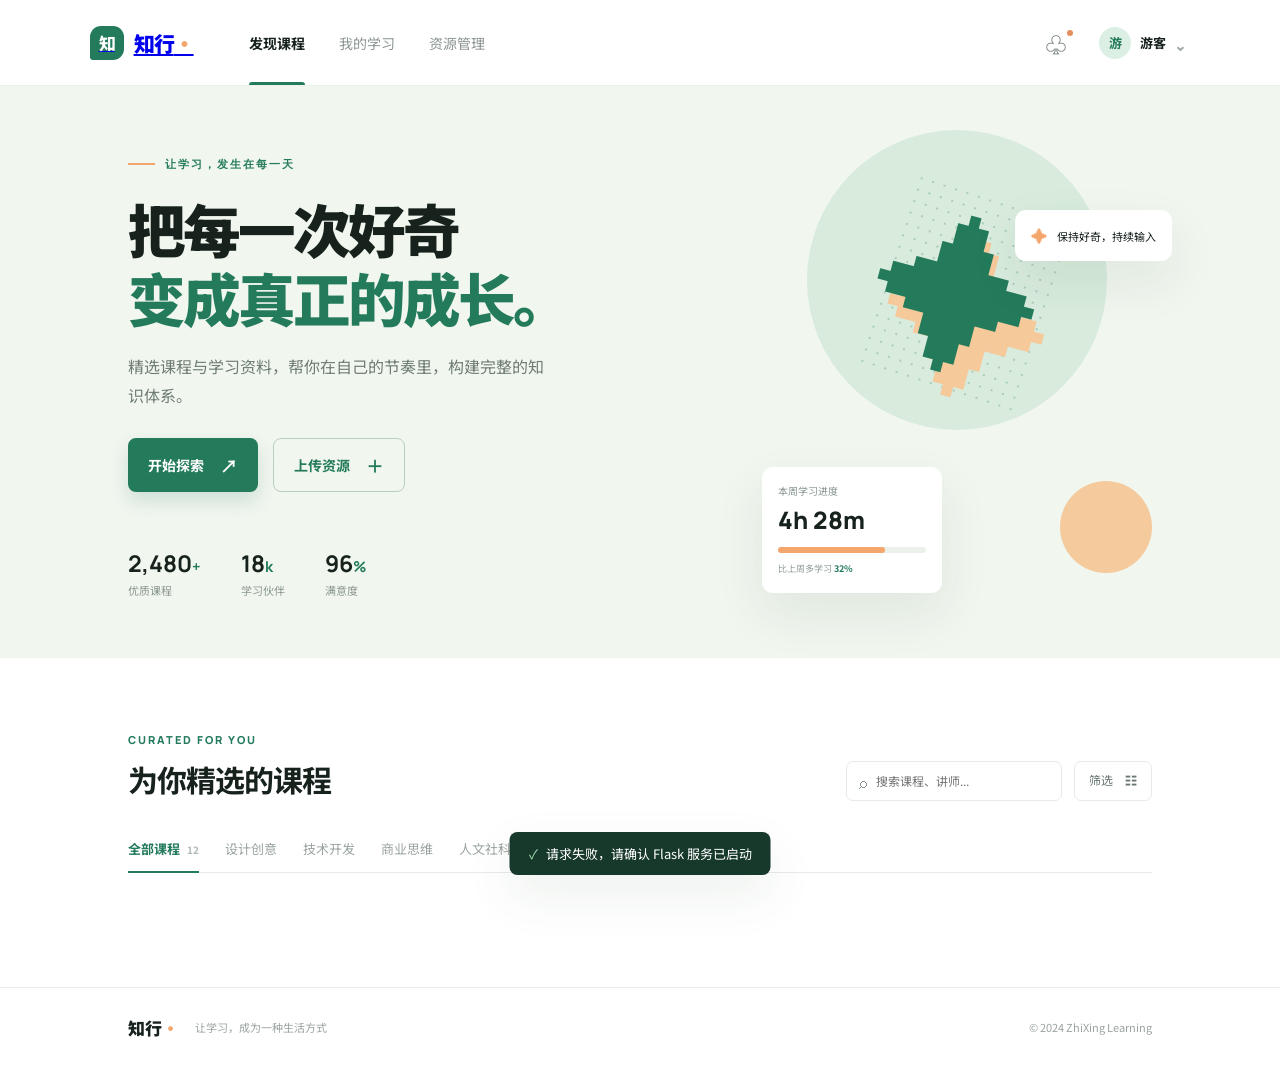
==== commit d9f8039f: "Revert "Week 8 prototype: learning path, guided tutor and release mission"" ====
--- a/index.html
+++ b/index.html
@@ -9,7 +9,6 @@
   <link rel="preconnect" href="https://fonts.gstatic.com" crossorigin />
   <link href="https://fonts.googleapis.com/css2?family=Manrope:wght@400;500;600;700;800&family=Noto+Sans+SC:wght@400;500;700;800;900&display=swap" rel="stylesheet" />
   <link rel="stylesheet" href="styles.css" />
-  <link rel="stylesheet" href="prototype.css" />
 </head>
 <body>
   <div class="app-shell">
@@ -21,7 +20,6 @@
       <nav class="main-nav" aria-label="主导航">
         <button class="nav-link active" data-view="explore">发现课程</button>
         <button class="nav-link" data-view="my-learning">我的学习</button>
-        <button class="nav-link" id="path-nav" data-view="path">学习路径</button>
         <button class="nav-link" data-view="uploads" data-upload-only>资源管理</button>
         <button class="nav-link hidden" data-view="admin-users" data-admin-only>账户数据</button>
       </nav>
@@ -48,18 +46,19 @@
             <button class="button button-ghost" data-open-upload data-upload-only>上传资源 <span>＋</span></button>
           </div>
           <div class="hero-stats">
-            <div><strong>03</strong><small>软件工程短课</small></div>
-            <div><strong>04</strong><small>真实情境决策</small></div>
-            <div><strong>01</strong><small>学习到实践的旅程</small></div>
+            <div><strong>2,480<span>+</span></strong><small>优质课程</small></div>
+            <div><strong>18<span>k</span></strong><small>学习伙伴</small></div>
+            <div><strong>96<span>%</span></strong><small>满意度</small></div>
           </div>
         </div>
         <div class="hero-visual" aria-hidden="true">
           <div class="orb orb-main"></div>
           <div class="orb orb-small"></div>
           <div class="hero-card hero-card-progress">
-            <span class="mini-label">WEEK 8 · LEARNING LAB</span>
-            <strong>Learn → Build</strong>
-            <small>课程 · 提示 · 决策 · 反馈</small>
+            <span class="mini-label">本周学习进度</span>
+            <strong>4h 28m</strong>
+            <div class="progress-track"><span style="width: 72%"></span></div>
+            <small>比上周多学习 <b>32%</b></small>
           </div>
           <div class="hero-card hero-card-note">
             <span class="note-icon">✦</span><span>保持好奇，持续输入</span>
@@ -67,12 +66,6 @@
           <div class="hero-pattern"></div>
           <div class="hero-person">✦</div>
         </div>
-      </section>
-
-      <section class="week8-section" id="learning-path" aria-labelledby="path-title">
-        <div class="week8-heading"><div><span class="section-kicker">WEEK 8 / SOFTWARE ENGINEERING LAB</span><h2 id="path-title">从理解，到一次安全发布。</h2><p>跟随学习路径，向助手提问，再用一次真实情境挑战检验理解。</p><span class="environment-label" id="demo-environment">正在连接学习环境…</span></div><button class="button button-ghost" id="path-refresh">刷新进度 ↻</button></div>
-        <div class="path-total"><p id="path-summary" aria-live="polite">正在加载学习路径…</p><progress id="path-progress" max="100" value="0" aria-label="学习路径总进度"></progress></div>
-        <div class="journey-layout"><div class="path-list" id="path-list"></div><aside class="mission-card"><span class="section-kicker">PUT IT INTO PRACTICE</span><div class="mission-icon" aria-hidden="true">⌘</div><h3>Release Rescue</h3><strong>拯救周五发布</strong><p>登录异常、红色 CI、上线事故。你将如何带领团队完成一次安全发布？</p><p>4 个决策 · 约 3 分钟 · 75 分通过<br>可随时挑战，建议先完成左侧课程。</p><small id="mission-best">尚未开始</small><button class="button" id="mission-start">开始 / 继续挑战 ↗</button></aside></div>
       </section>
 
       <section class="content-section course-section" id="courses">
@@ -83,6 +76,7 @@
           </div>
           <div class="section-tools">
             <div class="search-box"><span>⌕</span><input id="search-input" type="search" placeholder="搜索课程、讲师..." /></div>
+            <button class="filter-button" id="filter-button">筛选 <span>☷</span></button>
           </div>
         </div>
         <div class="category-tabs" id="category-tabs">
@@ -188,10 +182,7 @@
     </div>
   </div>
 
-  <div class="modal-backdrop hidden" id="lesson-modal"><div class="modal lesson-modal" role="dialog" aria-modal="true" aria-labelledby="lesson-title"><button class="close-button" data-close-modal aria-label="关闭学习页面">×</button><span class="section-kicker">LEARN / REFLECT / APPLY</span><h2 id="lesson-title"></h2><div class="lesson-layout"><section class="lesson-reading"><p id="lesson-copy"></p><a class="button button-ghost hidden" id="lesson-resource" target="_blank" rel="noopener">打开课程资源 ↗</a><div class="reflection"><strong>停下来想一想</strong><p id="lesson-question"></p></div><p id="lesson-progress" aria-live="polite"></p><div class="lesson-actions"><button class="button button-ghost" data-save-progress="50">已阅读 · 50%</button><button class="button button-primary" data-save-progress="100">已理解 · 标记完成</button><button class="button button-ghost" data-save-progress="0">重置进度</button></div></section><aside class="tutor-panel"><h3>AI Learning Assistant</h3><small>演示模式 · 规则式学习助手（非大模型）<br>根据课程与进度提供预设提示，不读取上传文件。</small><p id="tutor-context"></p><div class="tutor-messages" id="tutor-messages" aria-live="polite"></div><div class="prompt-chips"><button data-tutor-prompt="给我一个提示">给我提示</button><button data-tutor-prompt="解释本课知识">解释本课</button><button data-tutor-prompt="下一步怎么学？">下一步</button></div><form id="tutor-form"><label class="field">你的问题<textarea id="tutor-question" required maxlength="1000" rows="3" placeholder="例如：为什么 CI 失败后不能直接合并？"></textarea></label><button class="button button-primary full-width" id="tutor-send">发送问题 →</button></form></aside></div></div></div>
-  <div class="modal-backdrop hidden" id="mission-modal"><div class="modal mission-modal" role="dialog" aria-modal="true" aria-labelledby="mission-scene-title"><button class="close-button" data-close-modal aria-label="关闭任务">×</button><span class="section-kicker">RELEASE RESCUE / INTERACTIVE MISSION</span><p id="mission-status" aria-live="polite"></p><progress id="mission-progress" max="4" value="0" aria-label="任务进度"></progress><h2 id="mission-scene-title"></h2><p id="mission-scenario"></p><div class="mission-choices" id="mission-choices"></div><button class="button button-primary hidden" id="mission-retry">再挑战一次 ↻</button><div class="mission-history" id="mission-history" aria-live="polite"></div></div></div>
-  <div class="toast hidden" id="toast" role="status"><span>✓</span><span id="toast-message">操作成功</span></div>
+  <div class="toast hidden" id="toast"><span>✓</span><span id="toast-message">操作成功</span></div>
   <script src="app.js"></script>
-  <script src="prototype.js"></script>
 </body>
 </html>
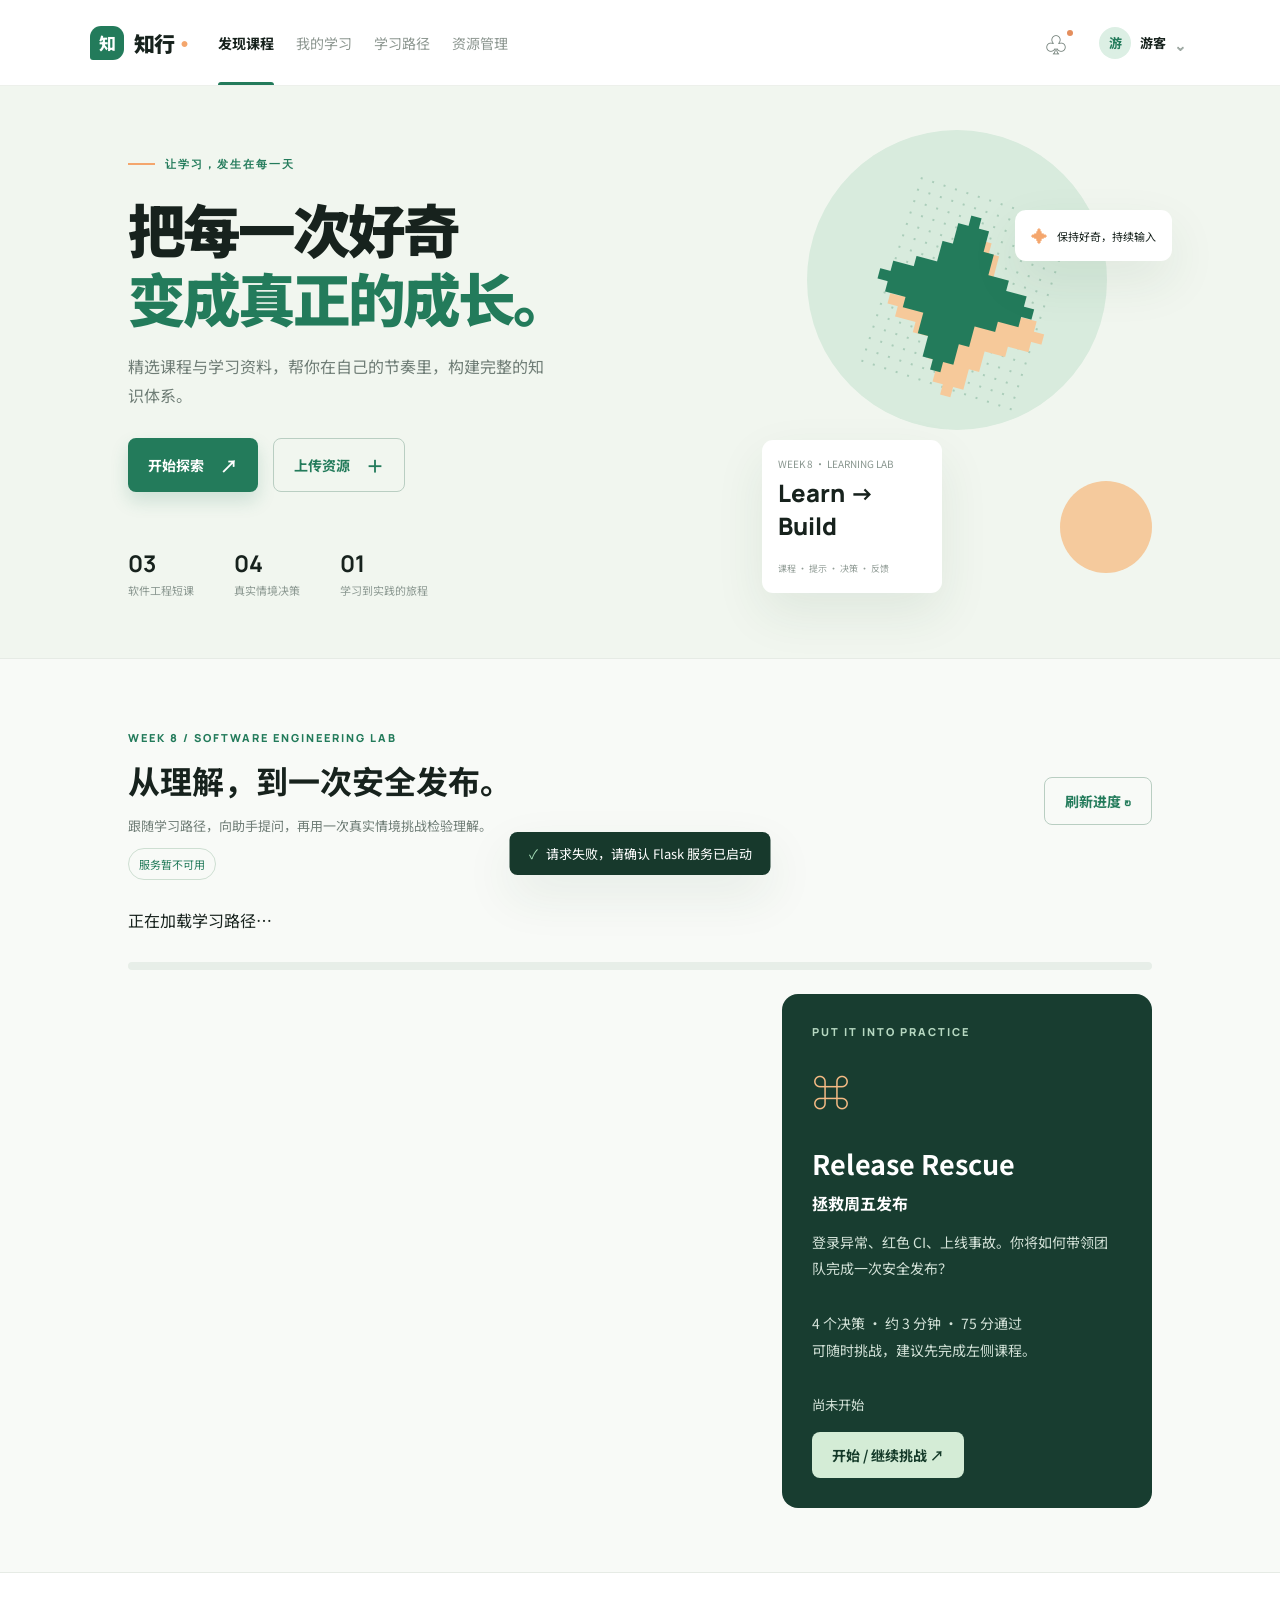
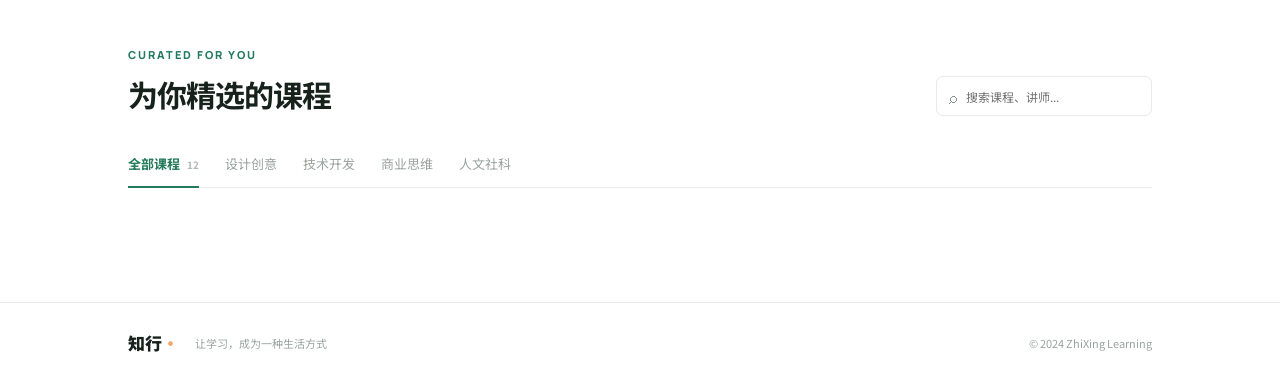
==== commit 92911afc: "feat: restore learning prototype with PostgreSQL-only setup" ====
--- a/index.html
+++ b/index.html
@@ -9,6 +9,7 @@
   <link rel="preconnect" href="https://fonts.gstatic.com" crossorigin />
   <link href="https://fonts.googleapis.com/css2?family=Manrope:wght@400;500;600;700;800&family=Noto+Sans+SC:wght@400;500;700;800;900&display=swap" rel="stylesheet" />
   <link rel="stylesheet" href="styles.css" />
+  <link rel="stylesheet" href="prototype.css" />
 </head>
 <body>
   <div class="app-shell">
@@ -20,6 +21,7 @@
       <nav class="main-nav" aria-label="主导航">
         <button class="nav-link active" data-view="explore">发现课程</button>
         <button class="nav-link" data-view="my-learning">我的学习</button>
+        <button class="nav-link" id="path-nav" data-view="path">学习路径</button>
         <button class="nav-link" data-view="uploads" data-upload-only>资源管理</button>
         <button class="nav-link hidden" data-view="admin-users" data-admin-only>账户数据</button>
       </nav>
@@ -46,19 +48,18 @@
             <button class="button button-ghost" data-open-upload data-upload-only>上传资源 <span>＋</span></button>
           </div>
           <div class="hero-stats">
-            <div><strong>2,480<span>+</span></strong><small>优质课程</small></div>
-            <div><strong>18<span>k</span></strong><small>学习伙伴</small></div>
-            <div><strong>96<span>%</span></strong><small>满意度</small></div>
+            <div><strong>03</strong><small>软件工程短课</small></div>
+            <div><strong>04</strong><small>真实情境决策</small></div>
+            <div><strong>01</strong><small>学习到实践的旅程</small></div>
           </div>
         </div>
         <div class="hero-visual" aria-hidden="true">
           <div class="orb orb-main"></div>
           <div class="orb orb-small"></div>
           <div class="hero-card hero-card-progress">
-            <span class="mini-label">本周学习进度</span>
-            <strong>4h 28m</strong>
-            <div class="progress-track"><span style="width: 72%"></span></div>
-            <small>比上周多学习 <b>32%</b></small>
+            <span class="mini-label">WEEK 8 · LEARNING LAB</span>
+            <strong>Learn → Build</strong>
+            <small>课程 · 提示 · 决策 · 反馈</small>
           </div>
           <div class="hero-card hero-card-note">
             <span class="note-icon">✦</span><span>保持好奇，持续输入</span>
@@ -66,6 +67,12 @@
           <div class="hero-pattern"></div>
           <div class="hero-person">✦</div>
         </div>
+      </section>
+
+      <section class="week8-section" id="learning-path" aria-labelledby="path-title">
+        <div class="week8-heading"><div><span class="section-kicker">WEEK 8 / SOFTWARE ENGINEERING LAB</span><h2 id="path-title">从理解，到一次安全发布。</h2><p>跟随学习路径，向助手提问，再用一次真实情境挑战检验理解。</p><span class="environment-label" id="learning-environment">正在连接学习环境…</span></div><button class="button button-ghost" id="path-refresh">刷新进度 ↻</button></div>
+        <div class="path-total"><p id="path-summary" aria-live="polite">正在加载学习路径…</p><progress id="path-progress" max="100" value="0" aria-label="学习路径总进度"></progress></div>
+        <div class="journey-layout"><div class="path-list" id="path-list"></div><aside class="mission-card"><span class="section-kicker">PUT IT INTO PRACTICE</span><div class="mission-icon" aria-hidden="true">⌘</div><h3>Release Rescue</h3><strong>拯救周五发布</strong><p>登录异常、红色 CI、上线事故。你将如何带领团队完成一次安全发布？</p><p>4 个决策 · 约 3 分钟 · 75 分通过<br>可随时挑战，建议先完成左侧课程。</p><small id="mission-best">尚未开始</small><button class="button" id="mission-start">开始 / 继续挑战 ↗</button></aside></div>
       </section>
 
       <section class="content-section course-section" id="courses">
@@ -76,7 +83,6 @@
           </div>
           <div class="section-tools">
             <div class="search-box"><span>⌕</span><input id="search-input" type="search" placeholder="搜索课程、讲师..." /></div>
-            <button class="filter-button" id="filter-button">筛选 <span>☷</span></button>
           </div>
         </div>
         <div class="category-tabs" id="category-tabs">
@@ -182,7 +188,10 @@
     </div>
   </div>
 
-  <div class="toast hidden" id="toast"><span>✓</span><span id="toast-message">操作成功</span></div>
+  <div class="modal-backdrop hidden" id="lesson-modal"><div class="modal lesson-modal" role="dialog" aria-modal="true" aria-labelledby="lesson-title"><button class="close-button" data-close-modal aria-label="关闭学习页面">×</button><span class="section-kicker">LEARN / REFLECT / APPLY</span><h2 id="lesson-title"></h2><div class="lesson-layout"><section class="lesson-reading"><p id="lesson-copy"></p><a class="button button-ghost hidden" id="lesson-resource" target="_blank" rel="noopener">打开课程资源 ↗</a><div class="reflection"><strong>停下来想一想</strong><p id="lesson-question"></p></div><p id="lesson-progress" aria-live="polite"></p><div class="lesson-actions"><button class="button button-ghost" data-save-progress="50">已阅读 · 50%</button><button class="button button-primary" data-save-progress="100">已理解 · 标记完成</button><button class="button button-ghost" data-save-progress="0">重置进度</button></div></section><aside class="tutor-panel"><h3>AI Learning Assistant</h3><small>演示模式 · 规则式学习助手（非大模型）<br>根据课程与进度提供预设提示，不读取上传文件。</small><p id="tutor-context"></p><div class="tutor-messages" id="tutor-messages" aria-live="polite"></div><div class="prompt-chips"><button data-tutor-prompt="给我一个提示">给我提示</button><button data-tutor-prompt="解释本课知识">解释本课</button><button data-tutor-prompt="下一步怎么学？">下一步</button></div><form id="tutor-form"><label class="field">你的问题<textarea id="tutor-question" required maxlength="1000" rows="3" placeholder="例如：为什么 CI 失败后不能直接合并？"></textarea></label><button class="button button-primary full-width" id="tutor-send">发送问题 →</button></form></aside></div></div></div>
+  <div class="modal-backdrop hidden" id="mission-modal"><div class="modal mission-modal" role="dialog" aria-modal="true" aria-labelledby="mission-scene-title"><button class="close-button" data-close-modal aria-label="关闭任务">×</button><span class="section-kicker">RELEASE RESCUE / INTERACTIVE MISSION</span><p id="mission-status" aria-live="polite"></p><progress id="mission-progress" max="4" value="0" aria-label="任务进度"></progress><h2 id="mission-scene-title"></h2><p id="mission-scenario"></p><div class="mission-choices" id="mission-choices"></div><button class="button button-primary hidden" id="mission-retry">再挑战一次 ↻</button><div class="mission-history" id="mission-history" aria-live="polite"></div></div></div>
+  <div class="toast hidden" id="toast" role="status"><span>✓</span><span id="toast-message">操作成功</span></div>
   <script src="app.js"></script>
+  <script src="prototype.js"></script>
 </body>
 </html>
--- a/prototype.css
+++ b/prototype.css
@@ -0,0 +1,6 @@
+.week8-section{padding:64px 10%;background:#f8faf7;border-block:1px solid var(--line)}
+.week8-heading{display:flex;justify-content:space-between;gap:24px;align-items:center;margin-bottom:28px}.week8-heading h2{font-size:32px;margin:10px 0}.week8-heading p,.path-card small{color:var(--muted);font-size:13px}.environment-label{display:inline-block;border:1px solid #cedfd2;padding:7px 10px;border-radius:20px;font-size:11px;color:var(--green)}
+.journey-layout{display:grid;grid-template-columns:minmax(0,1.7fr) minmax(0,1fr);gap:26px}.path-list{display:grid;gap:12px}.path-card{display:flex;align-items:center;gap:17px;text-align:left;background:#fff;border:1px solid var(--line);padding:22px;border-radius:13px;width:100%}.path-card:hover{border-color:var(--green)}.path-card>span:nth-child(2){flex:1;min-width:0}.path-card strong{display:block;font-size:17px;margin:7px 0}.path-card span span{display:block;font-size:12px;color:var(--muted);line-height:1.8}.path-number{font:800 23px Manrope,sans-serif;color:var(--green)}.finished .path-number{background:#e6f3e9;border-radius:50%;padding:8px}.path-card progress{margin:12px 0 3px;height:5px}
+progress{appearance:none;width:100%;height:8px;border:0;border-radius:8px;overflow:hidden;background:#e7eee8}progress::-webkit-progress-bar{background:#e7eee8}progress::-webkit-progress-value{background:var(--green);border-radius:8px}progress::-moz-progress-bar{background:var(--green)}.path-total{margin-bottom:22px}.mission-card{background:#183d30;color:#fff;border-radius:16px;padding:30px;display:flex;flex-direction:column;align-items:flex-start}.mission-card .section-kicker{color:#b6d8c1}.mission-card h3{font-size:27px;margin:26px 0 8px}.mission-card p{font-size:14px;line-height:1.9;color:#d3e2d8}.mission-card .button{background:#d4ecd6;color:#143a29;margin-top:auto}.mission-card small{display:block;margin:18px 0;color:#d3e2d8}.mission-icon{font-size:38px;margin-top:24px;color:#f4ba84}.lesson-modal{max-width:1080px;padding:40px}.lesson-layout{display:grid;grid-template-columns:1fr 1fr;gap:32px}.lesson-reading{padding-right:20px}.lesson-reading p{font-size:15px;line-height:2;white-space:pre-wrap}.reflection{padding:18px;background:#f0f5ed;border-radius:10px;margin:20px 0}.reflection strong{color:var(--green)}.reflection p{margin-bottom:0}.lesson-actions{display:flex;flex-wrap:wrap;gap:10px}.lesson-actions .button{font-size:12px;padding:10px}.tutor-panel{background:#f5f8f4;border:1px solid var(--line);border-radius:14px;padding:22px}.tutor-panel h3{margin:0 0 8px}.tutor-panel small{font-size:11px;line-height:1.7;color:#596e60}.tutor-panel>p{font-size:12px;color:var(--green)}.tutor-messages{max-height:270px;overflow:auto}.tutor-message{background:#fff;border-radius:8px;padding:14px;margin:12px 0;font-size:13px}.tutor-message strong{color:var(--green)}.tutor-message p{white-space:pre-wrap;line-height:1.9;margin-bottom:0}.prompt-chips{display:flex;flex-wrap:wrap;gap:7px;margin-top:16px}.prompt-chips button{background:white;border:1px solid var(--line);border-radius:15px;padding:6px 10px;font-size:11px}.mission-modal{max-width:740px;padding:38px}.mission-modal h2{font-size:26px}.mission-modal>p{line-height:1.9;color:var(--muted)}.mission-choices{display:grid;gap:12px;margin:22px 0}.choice-button{background:#f0f6ee;border:1px solid #ccdfcf;border-radius:10px;text-align:left;padding:20px;line-height:1.7;display:flex;justify-content:space-between;gap:14px}.choice-button:hover{border-color:var(--green)}.decision-feedback{padding:15px;border-left:3px solid var(--green);background:#f7f9f5;margin:12px 0;font-size:13px}.decision-feedback p{line-height:1.8;margin:8px 0}.mission-history{margin-top:24px}.button:disabled,button:disabled{opacity:.6;cursor:wait}button:focus-visible,a:focus-visible{outline:3px solid #d78f39;outline-offset:3px}.course-detail-modal{max-height:95vh;overflow:auto}.topbar{gap:24px}.main-nav{gap:22px}.brand{text-decoration:none;color:inherit}
+@media(max-width:850px){.journey-layout,.lesson-layout{grid-template-columns:1fr}.week8-section{padding:42px 7%}.lesson-reading{padding-right:0}.week8-heading{align-items:flex-start}.lesson-modal{padding:32px 22px}.mission-card .button{margin-top:16px}}
+@media(max-width:560px){.topbar{height:auto;min-height:70px;flex-wrap:wrap;padding-top:15px;padding-bottom:12px}.main-nav{display:flex;order:3;width:100%;overflow:auto;flex:auto}.nav-link{padding:10px 0;white-space:nowrap}.topbar-actions{margin-left:auto}.week8-section{padding:35px 5%}.week8-heading{display:block}.week8-heading h2{font-size:26px}.path-card{padding:16px;gap:10px}.path-card strong{font-size:15px}.mission-modal{padding:35px 20px}.modal-backdrop{padding:10px}.profile-modal,.learning-modal{padding:38px 20px}.space-item{flex-wrap:wrap}.detail-meta{flex-wrap:wrap}}
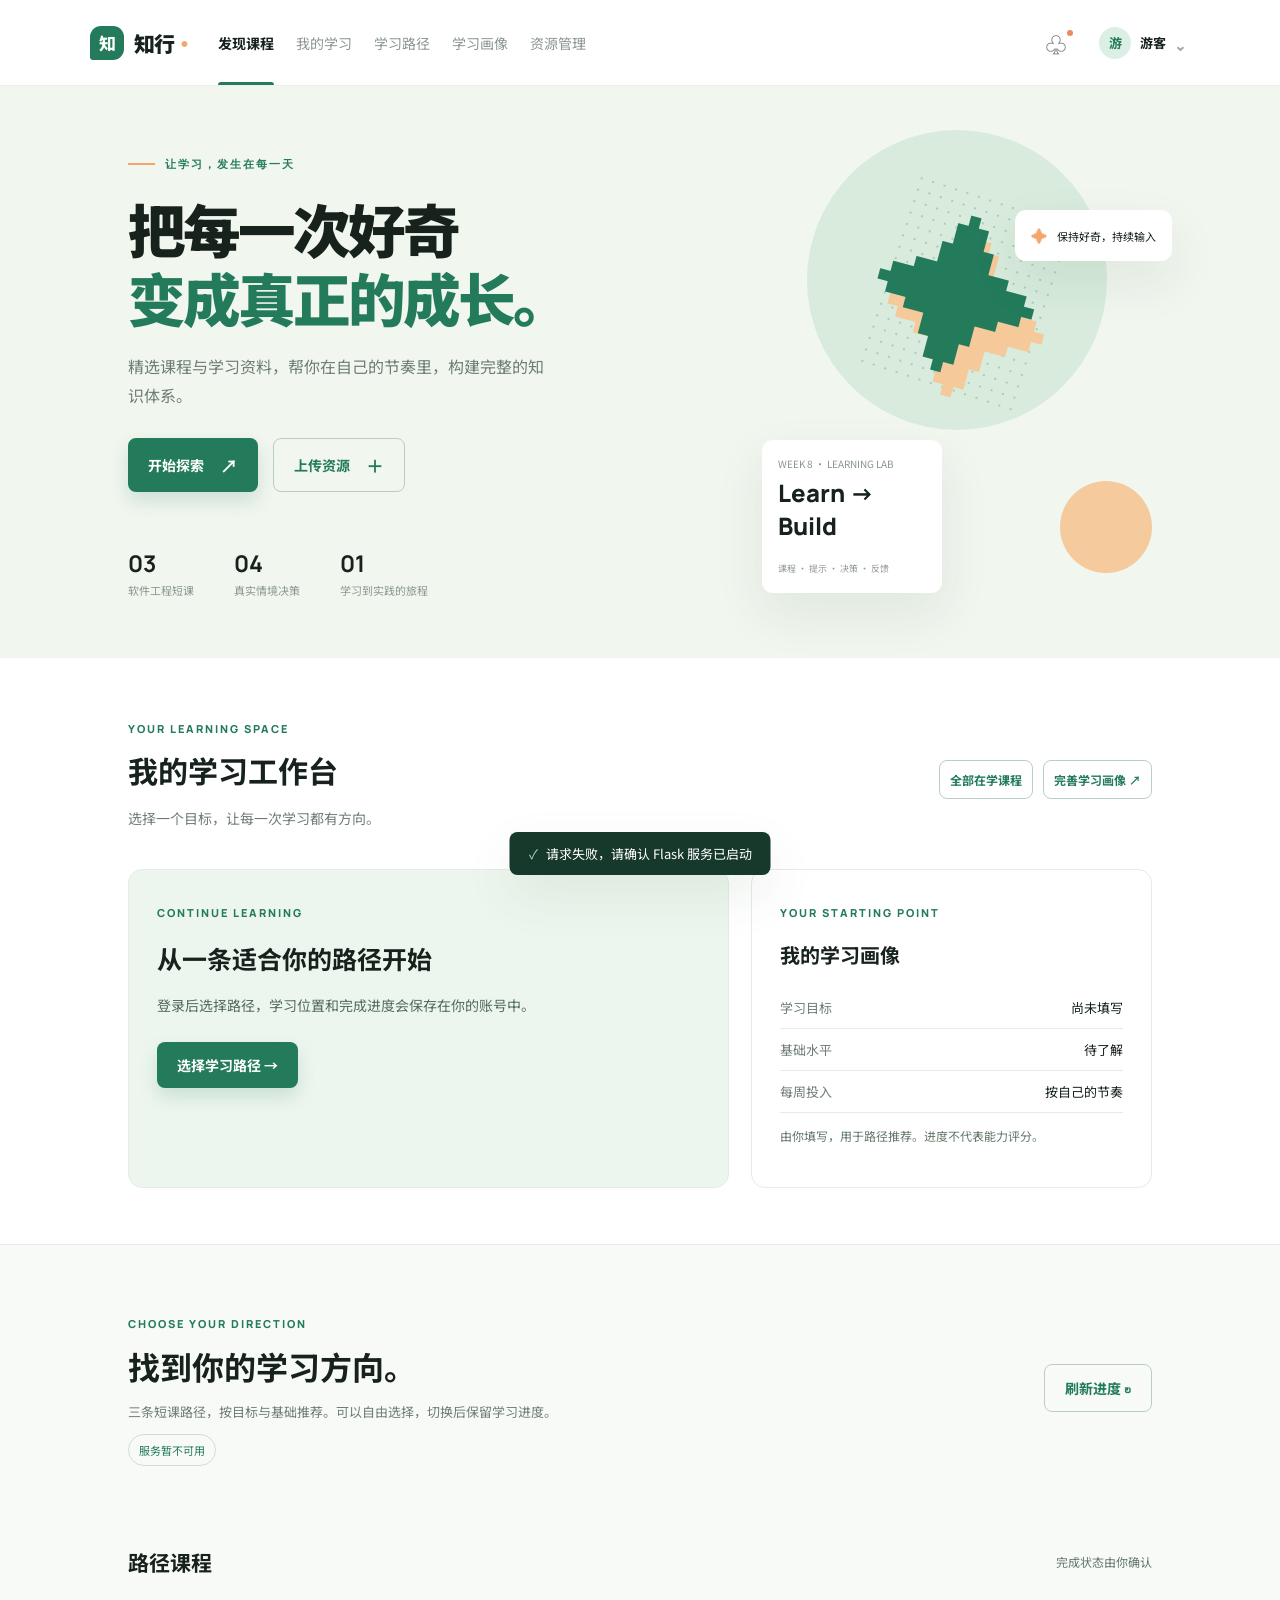
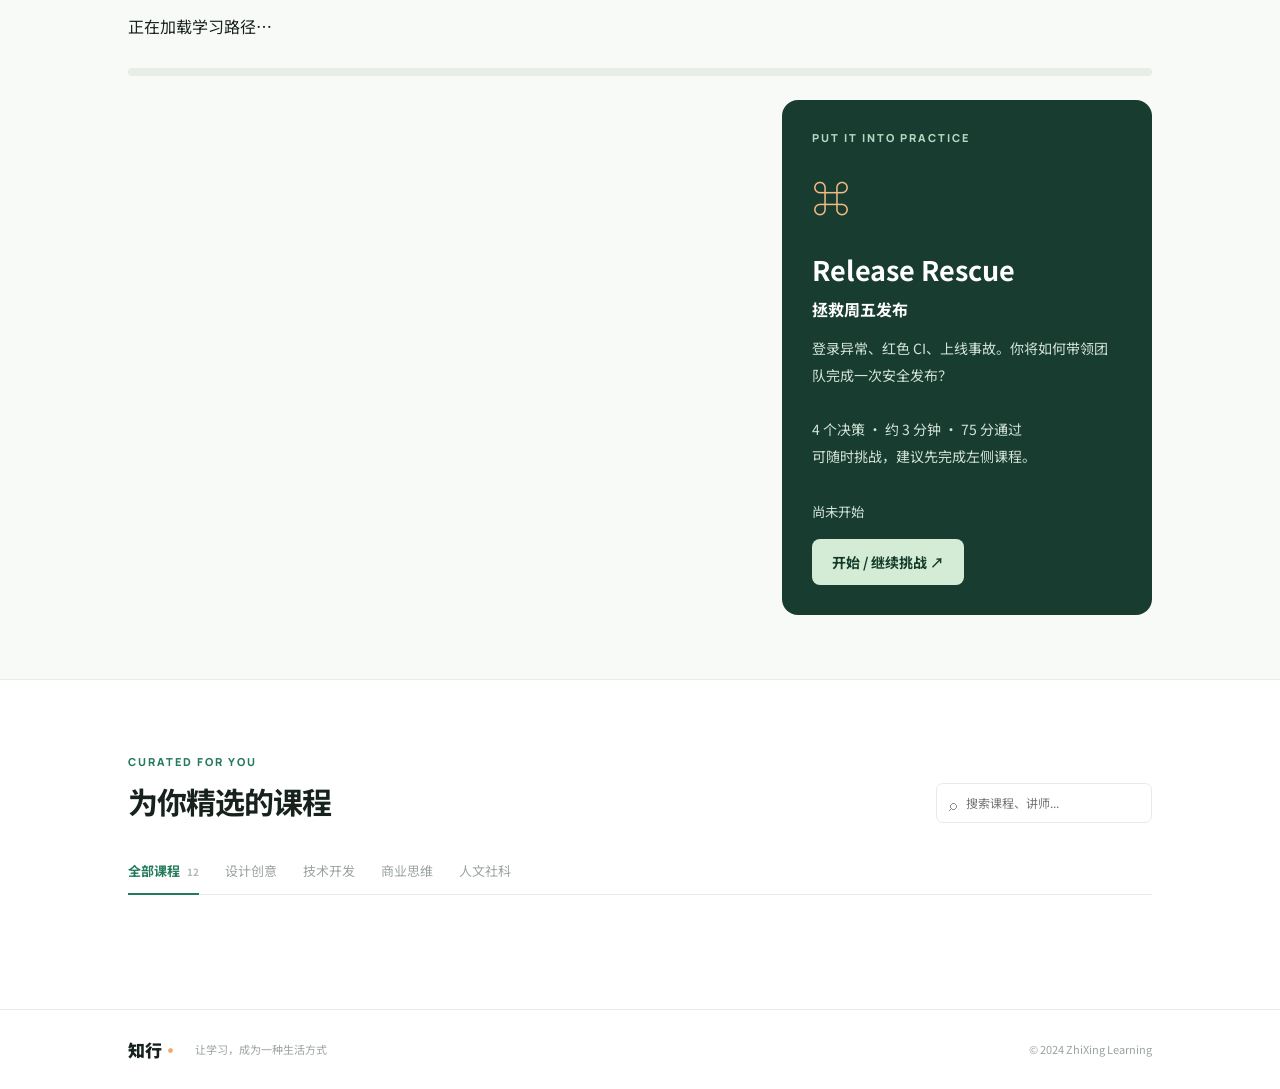
==== commit ab96b4cd: "feat: 完善学生端个性化学习与课时辅助功能 完善学习首页、学习画像、可解释的路径推荐与选择、结构化课时和进度恢复。新增服务端判定的固定练习、自动保存的笔记与任务草稿，以及按账号和课时持久化的学习助" ====
--- a/index.html
+++ b/index.html
@@ -22,6 +22,7 @@
         <button class="nav-link active" data-view="explore">发现课程</button>
         <button class="nav-link" data-view="my-learning">我的学习</button>
         <button class="nav-link" id="path-nav" data-view="path">学习路径</button>
+        <button class="nav-link" data-view="learning-profile">学习画像</button>
         <button class="nav-link" data-view="uploads" data-upload-only>资源管理</button>
         <button class="nav-link hidden" data-view="admin-users" data-admin-only>账户数据</button>
       </nav>
@@ -69,8 +70,18 @@
         </div>
       </section>
 
+      <section class="student-workbench" id="student-workbench" aria-labelledby="workbench-title">
+        <div class="workbench-heading"><div><span class="section-kicker">YOUR LEARNING SPACE</span><h2 id="workbench-title">我的学习工作台</h2><p id="workbench-greeting">选择一个目标，让每一次学习都有方向。</p></div><div class="lesson-actions"><button class="button button-ghost" id="view-enrolled-courses">全部在学课程</button><button class="button button-ghost" id="edit-learning-profile">完善学习画像 ↗</button></div></div>
+        <div class="workbench-grid">
+          <article class="resume-card"><span class="section-kicker" id="resume-eyebrow">CONTINUE LEARNING</span><h3 id="resume-title">从一条适合你的路径开始</h3><p id="resume-description">登录后选择路径，学习位置和完成进度会保存在你的账号中。</p><p id="resume-path-label" class="supporting-copy"></p><button class="button button-primary" id="resume-learning">选择学习路径 →</button><button class="button button-ghost hidden" id="resume-view-path">查看当前路径</button><p id="next-lesson-label" class="supporting-copy"></p></article>
+          <article class="profile-overview"><span class="section-kicker">YOUR STARTING POINT</span><h3>我的学习画像</h3><dl id="profile-overview"><div><dt>学习目标</dt><dd>尚未填写</dd></div><div><dt>基础水平</dt><dd>待了解</dd></div><div><dt>每周投入</dt><dd>按自己的节奏</dd></div></dl><p class="supporting-copy">由你填写，用于路径推荐。进度不代表能力评分。</p></article>
+        </div>
+      </section>
       <section class="week8-section" id="learning-path" aria-labelledby="path-title">
-        <div class="week8-heading"><div><span class="section-kicker">WEEK 8 / SOFTWARE ENGINEERING LAB</span><h2 id="path-title">从理解，到一次安全发布。</h2><p>跟随学习路径，向助手提问，再用一次真实情境挑战检验理解。</p><span class="environment-label" id="learning-environment">正在连接学习环境…</span></div><button class="button button-ghost" id="path-refresh">刷新进度 ↻</button></div>
+        <div class="week8-heading"><div><span class="section-kicker">CHOOSE YOUR DIRECTION</span><h2 id="path-title">找到你的学习方向。</h2><p>三条短课路径，按目标与基础推荐。可以自由选择，切换后保留学习进度。</p><span class="environment-label" id="learning-environment">正在连接学习环境…</span></div><button class="button button-ghost" id="path-refresh">刷新进度 ↻</button></div>
+        <div id="path-error" class="form-error" role="alert"></div>
+        <div class="path-catalog" id="path-catalog"></div>
+        <div class="active-path-heading"><h3 id="active-path-title">路径课程</h3><span id="path-save-note" class="supporting-copy">完成状态由你确认</span></div>
         <div class="path-total"><p id="path-summary" aria-live="polite">正在加载学习路径…</p><progress id="path-progress" max="100" value="0" aria-label="学习路径总进度"></progress></div>
         <div class="journey-layout"><div class="path-list" id="path-list"></div><aside class="mission-card"><span class="section-kicker">PUT IT INTO PRACTICE</span><div class="mission-icon" aria-hidden="true">⌘</div><h3>Release Rescue</h3><strong>拯救周五发布</strong><p>登录异常、红色 CI、上线事故。你将如何带领团队完成一次安全发布？</p><p>4 个决策 · 约 3 分钟 · 75 分通过<br>可随时挑战，建议先完成左侧课程。</p><small id="mission-best">尚未开始</small><button class="button" id="mission-start">开始 / 继续挑战 ↗</button></aside></div>
       </section>
@@ -188,10 +199,28 @@
     </div>
   </div>
 
-  <div class="modal-backdrop hidden" id="lesson-modal"><div class="modal lesson-modal" role="dialog" aria-modal="true" aria-labelledby="lesson-title"><button class="close-button" data-close-modal aria-label="关闭学习页面">×</button><span class="section-kicker">LEARN / REFLECT / APPLY</span><h2 id="lesson-title"></h2><div class="lesson-layout"><section class="lesson-reading"><p id="lesson-copy"></p><a class="button button-ghost hidden" id="lesson-resource" target="_blank" rel="noopener">打开课程资源 ↗</a><div class="reflection"><strong>停下来想一想</strong><p id="lesson-question"></p></div><p id="lesson-progress" aria-live="polite"></p><div class="lesson-actions"><button class="button button-ghost" data-save-progress="50">已阅读 · 50%</button><button class="button button-primary" data-save-progress="100">已理解 · 标记完成</button><button class="button button-ghost" data-save-progress="0">重置进度</button></div></section><aside class="tutor-panel"><h3>AI Learning Assistant</h3><small>演示模式 · 规则式学习助手（非大模型）<br>根据课程与进度提供预设提示，不读取上传文件。</small><p id="tutor-context"></p><div class="tutor-messages" id="tutor-messages" aria-live="polite"></div><div class="prompt-chips"><button data-tutor-prompt="给我一个提示">给我提示</button><button data-tutor-prompt="解释本课知识">解释本课</button><button data-tutor-prompt="下一步怎么学？">下一步</button></div><form id="tutor-form"><label class="field">你的问题<textarea id="tutor-question" required maxlength="1000" rows="3" placeholder="例如：为什么 CI 失败后不能直接合并？"></textarea></label><button class="button button-primary full-width" id="tutor-send">发送问题 →</button></form></aside></div></div></div>
+  <div class="modal-backdrop hidden" id="learning-profile-modal"><div class="modal learning-profile-modal" role="dialog" aria-modal="true" aria-labelledby="learning-profile-title">
+    <button class="close-button" data-close-modal aria-label="关闭学习画像">×</button><span class="section-kicker">PERSONALIZE YOUR JOURNEY</span><h2 id="learning-profile-title">从你的起点出发。</h2><p class="supporting-copy">填写目标与基础，获得可解释的路径建议。所有信息均可修改，也可以暂时跳过。</p>
+    <form id="learning-profile-form">
+      <label class="field">学习目标<select id="learning-goal"><option value="">暂不填写</option><option value="collaboration">协作开发入门</option><option value="quality">测试与发布</option><option value="engineering">软件工程实践</option></select></label>
+      <label class="field">基础水平<select id="learning-level"><option value="">暂不填写</option><option value="beginner">零基础 · 刚开始了解开发</option><option value="intermediate">入门 · 已写过简单程序</option><option value="experienced">有经验 · 参与过开发项目</option></select></label>
+      <label class="field">每周可用时间（小时）<input id="learning-hours" type="number" min="1" max="40" step="1" placeholder="可留空，例如 5" /></label>
+      <p class="supporting-copy">用于估算学习节奏。基础是你的自我描述，不是系统测评；修改后不会自动切换路径。</p><p id="learning-profile-error" class="form-error" role="alert"></p>
+      <div class="lesson-actions"><button class="button button-primary" id="learning-profile-save">保存并查看推荐 →</button><button class="button button-ghost" type="button" data-close-modal>暂时跳过</button></div>
+    </form>
+  </div></div>
+  <div class="modal-backdrop hidden" id="path-detail-modal"><div class="modal path-detail-modal" role="dialog" aria-modal="true" aria-labelledby="path-detail-title"><button class="close-button" data-close-modal aria-label="关闭路径详情">×</button><span class="section-kicker">PATH OVERVIEW</span><h2 id="path-detail-title"></h2><p id="path-detail-description"></p><p id="path-detail-outcome"></p><p id="path-detail-fit" class="supporting-copy"></p><ol id="path-detail-lessons" class="path-detail-lessons"></ol><p id="path-detail-error" class="form-error" role="alert"></p><button class="button button-primary" id="path-select-confirm">选择这条路径 →</button></div></div>
+  <div class="modal-backdrop hidden" id="lesson-modal"><div class="modal lesson-modal" role="dialog" aria-modal="true" aria-labelledby="lesson-title">
+    <button class="close-button" data-close-modal aria-label="关闭学习页面">×</button><span class="section-kicker">LEARN / REFLECT / APPLY</span><h2 id="lesson-title"></h2>
+    <div class="lesson-layout"><nav class="lesson-directory" aria-label="当前路径课时目录"><p class="section-kicker">学习目录</p><div id="lesson-directory"></div><button class="button button-ghost" id="toggle-tutor" aria-expanded="true" aria-controls="tutor-panel">收起学习助手</button></nav>
+      <section class="lesson-reading"><p id="lesson-duration" class="supporting-copy"></p><div id="lesson-content"></div><p id="lesson-copy" class="hidden"></p><a class="button button-ghost hidden" id="lesson-resource" target="_blank" rel="noopener">打开课程资源 ↗</a><div class="reflection" id="lesson-reflection"><strong>停下来想一想</strong><p id="lesson-question"></p></div><p id="lesson-progress" aria-live="polite"></p><p id="progress-error" class="form-error" role="alert"></p><button class="button button-ghost hidden" id="progress-retry" type="button">重试保存</button><div class="lesson-actions"><button class="button button-primary" id="complete-lesson" data-save-progress="100">完成本节，查看下一步 →</button><button class="button button-ghost hidden" id="restart-lesson" data-save-progress="0">重新学习本节</button><button class="button button-ghost" id="postpone-lesson">稍后继续</button></div><p class="supporting-copy">完成状态由你确认，不代表测评成绩。稍后继续会保留学习位置，切换课时不会自动完成。</p><section id="completion-feedback" class="completion-feedback hidden" aria-labelledby="completion-title" tabindex="-1"><span class="completion-mark" aria-hidden="true">✓</span><h3 id="completion-title">本节已完成</h3><p id="completion-summary"></p><ul id="completion-takeaways"></ul><p id="completion-next-label"></p><button class="button button-primary" id="completion-next">继续下一节 →</button><p id="completion-refresh-note" class="supporting-copy" role="status"></p></section><div class="lesson-pagination"><button class="button button-ghost" id="previous-lesson">← 上一节</button><button class="button button-ghost" id="next-lesson">下一节 →</button></div></section>
+      <aside class="tutor-panel" id="tutor-panel"><div class="tutor-heading"><h3>学习助手</h3><button type="button" id="tutor-clear" class="text-action">新对话</button></div><small id="tutor-mode-label">课时知识卡 · 规则式助手（非大模型）</small><p id="tutor-context"></p><div class="focus-context"><span id="tutor-focus-label">提问范围：整节课</span><button class="text-action" id="clear-tutor-focus" type="button">回到整节课</button></div><div class="tutor-messages" id="tutor-messages" aria-live="polite"><p class="supporting-copy">围绕当前课时提问，或试试下面的快捷操作。</p></div><div class="prompt-chips"><button data-tutor-prompt="解释本课知识">解释本节</button><button data-tutor-prompt="举个例子">举个例子</button><button data-tutor-prompt="总结重点">总结重点</button><button data-tutor-prompt="给我一道练习">自测练习</button></div><div class="prompt-chips"><button id="tutor-hint" type="button">任务提示 1</button><button id="tutor-reference" type="button">查看任务参考思路</button><button id="tutor-restore" type="button">恢复账号会话</button></div><form id="tutor-form"><label class="field">你的问题<textarea id="tutor-question" required maxlength="1000" rows="3" placeholder="例如：为什么 CI 失败后不能直接合并？"></textarea></label><button class="button button-primary full-width" id="tutor-send">发送问题 →</button></form><p id="tutor-status" class="supporting-copy" role="status"></p><div id="tutor-retry-actions" class="lesson-actions hidden"><button class="button button-ghost" id="tutor-retry">重试</button><button class="button button-ghost" id="tutor-use-cards">查看课时知识卡</button></div><p class="supporting-copy">按账号和课时保存最近 20 轮；新对话会替换本课当前会话。不执行代码，不读取附件。</p></aside>
+    </div>
+  </div></div>
   <div class="modal-backdrop hidden" id="mission-modal"><div class="modal mission-modal" role="dialog" aria-modal="true" aria-labelledby="mission-scene-title"><button class="close-button" data-close-modal aria-label="关闭任务">×</button><span class="section-kicker">RELEASE RESCUE / INTERACTIVE MISSION</span><p id="mission-status" aria-live="polite"></p><progress id="mission-progress" max="4" value="0" aria-label="任务进度"></progress><h2 id="mission-scene-title"></h2><p id="mission-scenario"></p><div class="mission-choices" id="mission-choices"></div><button class="button button-primary hidden" id="mission-retry">再挑战一次 ↻</button><div class="mission-history" id="mission-history" aria-live="polite"></div></div></div>
   <div class="toast hidden" id="toast" role="status"><span>✓</span><span id="toast-message">操作成功</span></div>
   <script src="app.js"></script>
   <script src="prototype.js"></script>
+  <script src="study.js"></script>
 </body>
 </html>
--- a/prototype.css
+++ b/prototype.css
@@ -4,3 +4,97 @@
 progress{appearance:none;width:100%;height:8px;border:0;border-radius:8px;overflow:hidden;background:#e7eee8}progress::-webkit-progress-bar{background:#e7eee8}progress::-webkit-progress-value{background:var(--green);border-radius:8px}progress::-moz-progress-bar{background:var(--green)}.path-total{margin-bottom:22px}.mission-card{background:#183d30;color:#fff;border-radius:16px;padding:30px;display:flex;flex-direction:column;align-items:flex-start}.mission-card .section-kicker{color:#b6d8c1}.mission-card h3{font-size:27px;margin:26px 0 8px}.mission-card p{font-size:14px;line-height:1.9;color:#d3e2d8}.mission-card .button{background:#d4ecd6;color:#143a29;margin-top:auto}.mission-card small{display:block;margin:18px 0;color:#d3e2d8}.mission-icon{font-size:38px;margin-top:24px;color:#f4ba84}.lesson-modal{max-width:1080px;padding:40px}.lesson-layout{display:grid;grid-template-columns:1fr 1fr;gap:32px}.lesson-reading{padding-right:20px}.lesson-reading p{font-size:15px;line-height:2;white-space:pre-wrap}.reflection{padding:18px;background:#f0f5ed;border-radius:10px;margin:20px 0}.reflection strong{color:var(--green)}.reflection p{margin-bottom:0}.lesson-actions{display:flex;flex-wrap:wrap;gap:10px}.lesson-actions .button{font-size:12px;padding:10px}.tutor-panel{background:#f5f8f4;border:1px solid var(--line);border-radius:14px;padding:22px}.tutor-panel h3{margin:0 0 8px}.tutor-panel small{font-size:11px;line-height:1.7;color:#596e60}.tutor-panel>p{font-size:12px;color:var(--green)}.tutor-messages{max-height:270px;overflow:auto}.tutor-message{background:#fff;border-radius:8px;padding:14px;margin:12px 0;font-size:13px}.tutor-message strong{color:var(--green)}.tutor-message p{white-space:pre-wrap;line-height:1.9;margin-bottom:0}.prompt-chips{display:flex;flex-wrap:wrap;gap:7px;margin-top:16px}.prompt-chips button{background:white;border:1px solid var(--line);border-radius:15px;padding:6px 10px;font-size:11px}.mission-modal{max-width:740px;padding:38px}.mission-modal h2{font-size:26px}.mission-modal>p{line-height:1.9;color:var(--muted)}.mission-choices{display:grid;gap:12px;margin:22px 0}.choice-button{background:#f0f6ee;border:1px solid #ccdfcf;border-radius:10px;text-align:left;padding:20px;line-height:1.7;display:flex;justify-content:space-between;gap:14px}.choice-button:hover{border-color:var(--green)}.decision-feedback{padding:15px;border-left:3px solid var(--green);background:#f7f9f5;margin:12px 0;font-size:13px}.decision-feedback p{line-height:1.8;margin:8px 0}.mission-history{margin-top:24px}.button:disabled,button:disabled{opacity:.6;cursor:wait}button:focus-visible,a:focus-visible{outline:3px solid #d78f39;outline-offset:3px}.course-detail-modal{max-height:95vh;overflow:auto}.topbar{gap:24px}.main-nav{gap:22px}.brand{text-decoration:none;color:inherit}
 @media(max-width:850px){.journey-layout,.lesson-layout{grid-template-columns:1fr}.week8-section{padding:42px 7%}.lesson-reading{padding-right:0}.week8-heading{align-items:flex-start}.lesson-modal{padding:32px 22px}.mission-card .button{margin-top:16px}}
 @media(max-width:560px){.topbar{height:auto;min-height:70px;flex-wrap:wrap;padding-top:15px;padding-bottom:12px}.main-nav{display:flex;order:3;width:100%;overflow:auto;flex:auto}.nav-link{padding:10px 0;white-space:nowrap}.topbar-actions{margin-left:auto}.week8-section{padding:35px 5%}.week8-heading{display:block}.week8-heading h2{font-size:26px}.path-card{padding:16px;gap:10px}.path-card strong{font-size:15px}.mission-modal{padding:35px 20px}.modal-backdrop{padding:10px}.profile-modal,.learning-modal{padding:38px 20px}.space-item{flex-wrap:wrap}.detail-meta{flex-wrap:wrap}}
+
+/* Student workspace and compact, course-grounded learning interface. */
+.student-workbench{padding:56px 10%;background:var(--paper)}
+.workbench-heading{display:flex;justify-content:space-between;align-items:center;gap:20px;margin-bottom:24px}
+.workbench-heading h2{font-size:30px;margin:10px 0}.workbench-heading p{color:var(--muted);font-size:14px;line-height:1.8}
+.workbench-grid{display:grid;grid-template-columns:minmax(0,1.5fr) minmax(0,1fr);gap:22px}
+.resume-card,.profile-overview{padding:28px;border:1px solid var(--line);border-radius:14px;min-width:0}
+.resume-card{background:#edf6ee}.resume-card h3{font-size:25px;line-height:1.5;margin:18px 0 12px}.resume-card>p{line-height:1.9;font-size:14px;color:#526b5b}.resume-card .button{margin:10px 0}
+.profile-overview h3{font-size:20px;margin:18px 0}.profile-overview dl{margin:0}.profile-overview dl div{display:flex;justify-content:space-between;gap:16px;padding:11px 0;border-bottom:1px solid var(--line);font-size:13px}.profile-overview dt{color:var(--muted)}.profile-overview dd{margin:0;text-align:right;overflow-wrap:anywhere}
+.supporting-copy{font-size:12px;line-height:1.85;color:#64786a}.path-catalog{display:grid;grid-template-columns:repeat(3,minmax(0,1fr));gap:16px;margin:0 0 32px}.catalog-card{display:flex;flex-direction:column;min-width:0;border:1px solid var(--line);border-radius:13px;padding:22px;background:var(--paper)}.catalog-card.is-current{border-color:var(--green);box-shadow:0 0 0 1px var(--green)}.catalog-card h3{font-size:19px;margin:18px 0 8px}.catalog-card p{font-size:13px;line-height:1.9;color:#5d7164}.catalog-card .catalog-meta{font-size:11px;margin:4px 0}.catalog-card .button{margin-top:auto;font-size:12px}.catalog-tags{display:flex;flex-wrap:wrap;gap:8px;font-size:11px;color:#607467}.catalog-tags span{padding:4px 8px;border-radius:5px;background:#f0f4ed}.catalog-tags .current-tag{background:#dcefe0;color:#195d45}.catalog-card .recommendation-reason{font-size:12px;background:#f4f8f2;padding:12px;border-radius:7px;margin:12px 0 20px}.active-path-heading{display:flex;align-items:center;justify-content:space-between;gap:12px}.active-path-heading h3{font-size:21px}.path-empty{padding:30px;border:1px dashed #c9d8ca;border-radius:12px;color:var(--muted);font-size:14px;line-height:1.9}
+.learning-profile-modal,.path-detail-modal{max-width:620px;padding:38px}.learning-profile-modal h2,.path-detail-modal h2{font-size:27px;margin:16px 0}.path-detail-modal>p{line-height:1.9;font-size:14px}.path-detail-lessons{padding:0;list-style:none;counter-reset:lesson}.path-detail-lessons li{counter-increment:lesson;padding:18px 0 18px 42px;border-top:1px solid var(--line);position:relative}.path-detail-lessons li:before{content:counter(lesson,decimal-leading-zero);position:absolute;left:0;top:20px;color:var(--green);font-family:Manrope,sans-serif;font-weight:700}.path-detail-lessons strong{display:block;margin:7px 0;font-size:15px}.path-detail-lessons small,.path-detail-lessons span{font-size:12px;color:#617969}.path-detail-lessons p{font-size:13px;line-height:1.8;color:var(--muted)}
+.lesson-modal{max-width:1320px;padding:36px}.lesson-modal>h2{font-size:25px;margin:18px 24px 26px 0;overflow-wrap:anywhere}.lesson-layout{grid-template-columns:170px minmax(250px,1fr) minmax(270px,.95fr);gap:24px;align-items:start}.lesson-layout.tutor-collapsed{grid-template-columns:170px minmax(0,1fr)}.lesson-directory{min-width:0}.lesson-directory>.button{font-size:11px;padding:10px;margin-top:18px;width:100%}.directory-item{display:flex;gap:9px;width:100%;background:transparent;text-align:left;padding:12px 9px;border-radius:8px;font-size:12px;line-height:1.8;overflow-wrap:anywhere}.directory-item>span:first-child{color:var(--green)}.directory-item small{display:block;color:var(--muted);margin-top:5px}.directory-item.is-selected{background:#e8f3e8;color:var(--green-dark)}.lesson-reading{min-width:0;padding:0}.lesson-reading p{overflow-wrap:anywhere}.lesson-reading .supporting-copy{font-size:12px;line-height:1.85}.lesson-pagination{display:flex;justify-content:space-between;gap:10px;border-top:1px solid var(--line);padding-top:20px;margin-top:24px}.lesson-pagination button{font-size:12px;padding:10px}.tutor-panel{min-width:0;padding:20px}.tutor-heading{display:flex;justify-content:space-between;align-items:start;gap:10px}.text-action{background:none;color:var(--green);font-size:11px;padding:4px}.tutor-messages{max-height:350px;overflow:auto;overscroll-behavior:contain}.tutor-message{overflow-wrap:anywhere}.tutor-answer p{white-space:pre-wrap;line-height:1.85}.tutor-answer pre{background:#edf2eb;padding:12px;border-radius:6px;white-space:pre-wrap;overflow-wrap:anywhere;font-size:12px}.tutor-answer code{font-family:Consolas,monospace}.tutor-panel #tutor-status{min-height:22px;color:#735c30}.tutor-panel .supporting-copy{margin-bottom:0}.lesson-actions .button{gap:6px}.form-error:empty{display:none}.button:disabled:hover{transform:none}
+.tutor-answer ul,.tutor-answer ol{padding-left:22px;line-height:1.85}.tutor-answer li{margin:7px 0}.tutor-answer p>code,.tutor-answer li>code{background:#edf2eb;padding:2px 4px;border-radius:3px}
+@media(max-width:1150px){.topbar{gap:15px;padding-inline:4%}.main-nav{gap:16px}.nav-link{font-size:12px}.lesson-layout{grid-template-columns:140px minmax(0,1fr)}.tutor-panel{grid-column:1/-1}.lesson-layout.tutor-collapsed{grid-template-columns:140px minmax(0,1fr)}.tutor-messages{max-height:260px}}
+@media(max-width:850px){.student-workbench{padding:40px 7%}.workbench-heading{align-items:flex-start;flex-direction:column}.path-catalog{grid-template-columns:1fr}.catalog-card h3{margin-top:12px}.workbench-grid{grid-template-columns:1fr}.workbench-heading h2{font-size:26px}.lesson-layout,.lesson-layout.tutor-collapsed{grid-template-columns:1fr}.lesson-directory{border-bottom:1px solid var(--line);padding-bottom:16px}.lesson-directory>div{display:flex;flex-wrap:wrap;gap:5px}.directory-item{width:auto;flex:1;min-width:140px}.lesson-directory>.button{width:auto;margin-top:12px}.lesson-modal{padding:32px 22px}.active-path-heading{align-items:flex-start;flex-direction:column;gap:0}}
+@media(max-width:560px){.student-workbench{padding:32px 5%}.resume-card,.profile-overview{padding:22px}.resume-card h3{font-size:22px}.learning-profile-modal,.path-detail-modal{padding:36px 22px}.workbench-heading .lesson-actions .button{font-size:12px;padding:11px}.lesson-modal>h2{font-size:21px}.topbar{flex-wrap:wrap}.lesson-layout{gap:16px}.tutor-panel{padding:16px}.catalog-card{padding:20px}.lesson-actions .button{min-height:40px}.prompt-chips button{min-height:36px}.lesson-directory>div{display:block}.directory-item{width:100%}}
+
+/* A returning student lands on the workbench; visitors retain the introduction. */
+body.learner-signed-in .hero { display:none; }
+body.learner-signed-in .student-workbench { padding-top:40px; }
+.resume-card #resume-path-label { font-size:13px; }
+.resume-card #resume-view-path { margin-left:8px; }
+.lesson-state { display:inline-block; margin-top:12px; padding:4px 10px; border-radius:6px; background:#f0f3ed; }
+.state-in_progress { color:#8b5b19 !important; background:#fff2d9; }
+.state-completed { color:var(--green-dark) !important; background:#dff0e1; }
+
+/* Dedicated full-screen lesson space, without a new routing framework. */
+#lesson-modal { padding:0; background:var(--paper); }
+#lesson-modal .lesson-modal { max-width:none; width:100%; height:100dvh; max-height:100dvh; border-radius:0; padding:36px max(24px, calc((100vw - 1400px) / 2)); box-shadow:none; }
+#lesson-modal .lesson-modal>.close-button { position:fixed; top:12px; right:20px; display:grid; place-items:center; width:40px; height:40px; background:var(--paper); border:1px solid var(--line); border-radius:50%; z-index:2; }
+#lesson-modal .lesson-layout { grid-template-columns:170px minmax(0,1.5fr) minmax(280px,1fr); gap:28px; }
+#lesson-modal .lesson-layout.tutor-collapsed { grid-template-columns:170px minmax(0,1fr); }
+.lesson-reading>div#lesson-content { min-width:0; }
+#lesson-content>section { padding:24px 0; border-bottom:1px solid var(--line); }
+#lesson-content>section:first-child { padding-top:0; }
+#lesson-content h3 { font-size:18px; line-height:1.6; margin:14px 0 10px; }
+#lesson-content h4 { font-size:14px; line-height:1.7; margin:20px 0 10px; }
+#lesson-content p { font-size:14px; line-height:1.95; margin:10px 0; }
+#lesson-content ul,.completion-feedback ul { padding-left:22px; margin:14px 0; }
+#lesson-content li,.completion-feedback li { font-size:14px; line-height:1.9; margin:7px 0; overflow-wrap:anywhere; }
+.lesson-objectives ul { color:var(--green-dark); }
+#lesson-content .lesson-scenario { margin-top:20px; padding:20px; border:0; border-left:3px solid #a7cbb0; background:#f1f6ef; border-radius:8px; }
+.lesson-example pre { padding:18px; background:#f2f5f0; border-radius:9px; white-space:pre-wrap; overflow-wrap:anywhere; font:13px/1.85 Consolas,monospace; }
+#lesson-content .supporting-copy { font-size:12px; line-height:1.85; color:var(--muted); }
+.lesson-reference { margin:16px 0; padding:14px 16px; background:#f6f8f3; border:1px solid var(--line); border-radius:8px; }
+.lesson-reference summary { font-size:13px; color:var(--green-dark); cursor:pointer; line-height:1.8; }
+.lesson-reference[open] summary { margin-bottom:12px; }
+.ai-review { margin-top:24px; padding:16px; border-radius:9px; background:#fff8e9; }
+.ai-review h4 { margin-top:0 !important; }
+.lesson-reading>#lesson-progress { margin-top:28px; color:var(--green-dark); font-size:14px; font-weight:700; }
+.lesson-reading>#progress-retry { margin:0 0 14px; }
+.completion-feedback { margin:26px 0; padding:26px; border:1px solid #b8d6bd; background:#f0f7ed; border-radius:12px; }
+.completion-mark { display:inline-grid; place-items:center; width:32px; height:32px; background:#d4eacf; border-radius:50%; color:var(--green-dark); font-weight:700; }
+.completion-feedback h3 { font-size:20px; line-height:1.6; margin:14px 0 10px; }
+.lesson-reading .completion-feedback p { font-size:13px; line-height:1.85; white-space:normal; }
+.completion-feedback:focus { outline:2px solid var(--green); outline-offset:4px; }
+@media(min-width:1151px) { .lesson-directory,.tutor-panel { position:sticky; top:20px; } }
+@media(max-width:1150px) {
+  #lesson-modal .lesson-layout,#lesson-modal .lesson-layout.tutor-collapsed { grid-template-columns:140px minmax(0,1fr); }
+}
+@media(max-width:850px) {
+  #lesson-modal .lesson-modal { padding:30px 22px; }
+  #lesson-modal .lesson-layout,#lesson-modal .lesson-layout.tutor-collapsed { grid-template-columns:1fr; gap:22px; }
+}
+@media(max-width:560px) {
+  #lesson-modal .lesson-modal { padding:28px 18px; }
+  #lesson-modal .lesson-modal>h2 { margin-right:35px; }
+  #lesson-content h3 { font-size:17px; }
+  .completion-feedback { padding:20px; }
+  .resume-card #resume-view-path { margin-left:0; }
+  .lesson-actions .button { min-height:44px; }
+}
+
+/* Fixed practice and saved study tools. */
+#study-tools>section { padding:26px 0; border-bottom:1px solid var(--line); }
+#study-tools h3 { font-size:19px; line-height:1.7; margin:12px 0; }
+.fixed-exercise fieldset { min-width:0; padding:0; border:0; margin:18px 0; }
+.fixed-exercise legend { padding:0; font-size:14px; line-height:1.9; margin-bottom:14px; }
+.exercise-choice { display:flex; align-items:flex-start; gap:10px; border:1px solid var(--line); padding:13px; margin:10px 0; border-radius:8px; font-size:13px; line-height:1.85; }
+.exercise-choice input { margin:5px 0 0; accent-color:var(--green); flex:none; }
+.exercise-choice:has(input:checked) { border-color:var(--green); background:#eef6ec; }
+.exercise-result { margin-top:18px; padding:18px; background:#f0f6ed; border-left:3px solid #9bbf9d; border-radius:8px; white-space:pre-wrap; line-height:1.9; font-size:13px; }
+.lesson-notebook textarea { min-height:160px; resize:vertical; }
+.notebook-recovery { margin-top:16px; padding:16px; background:#fff4df; border-radius:8px; }
+.notebook-recovery p { font-size:13px; }
+.focus-context { display:flex; flex-wrap:wrap; align-items:center; gap:8px; padding:10px 12px; background:#e8f0e5; border-radius:8px; font-size:12px; line-height:1.8; margin:12px 0; overflow-wrap:anywhere; }
+.focus-context span { flex:1; min-width:140px; }
+.context-action { padding:8px 10px; border:1px solid #c6d7c2; border-radius:6px; margin:6px 0 14px; }
+.save-answer { display:block; margin-top:12px; border-top:1px solid var(--line); padding:10px 0 0; text-align:left; }
+.catalog-card .path-focus { font-size:12px; color:var(--green-dark); }
+.catalog-card .path-deliverable { font-size:12px; line-height:1.9; }
+.tutor-panel .prompt-chips { margin-top:10px; }
+@media(min-width:1151px) { .tutor-panel { max-height:calc(100dvh - 40px); overflow-y:auto; overscroll-behavior:contain; } }
+@media(max-width:560px) { .context-action,.prompt-chips button,.save-answer { min-height:40px; } .exercise-choice { min-height:48px; } }
